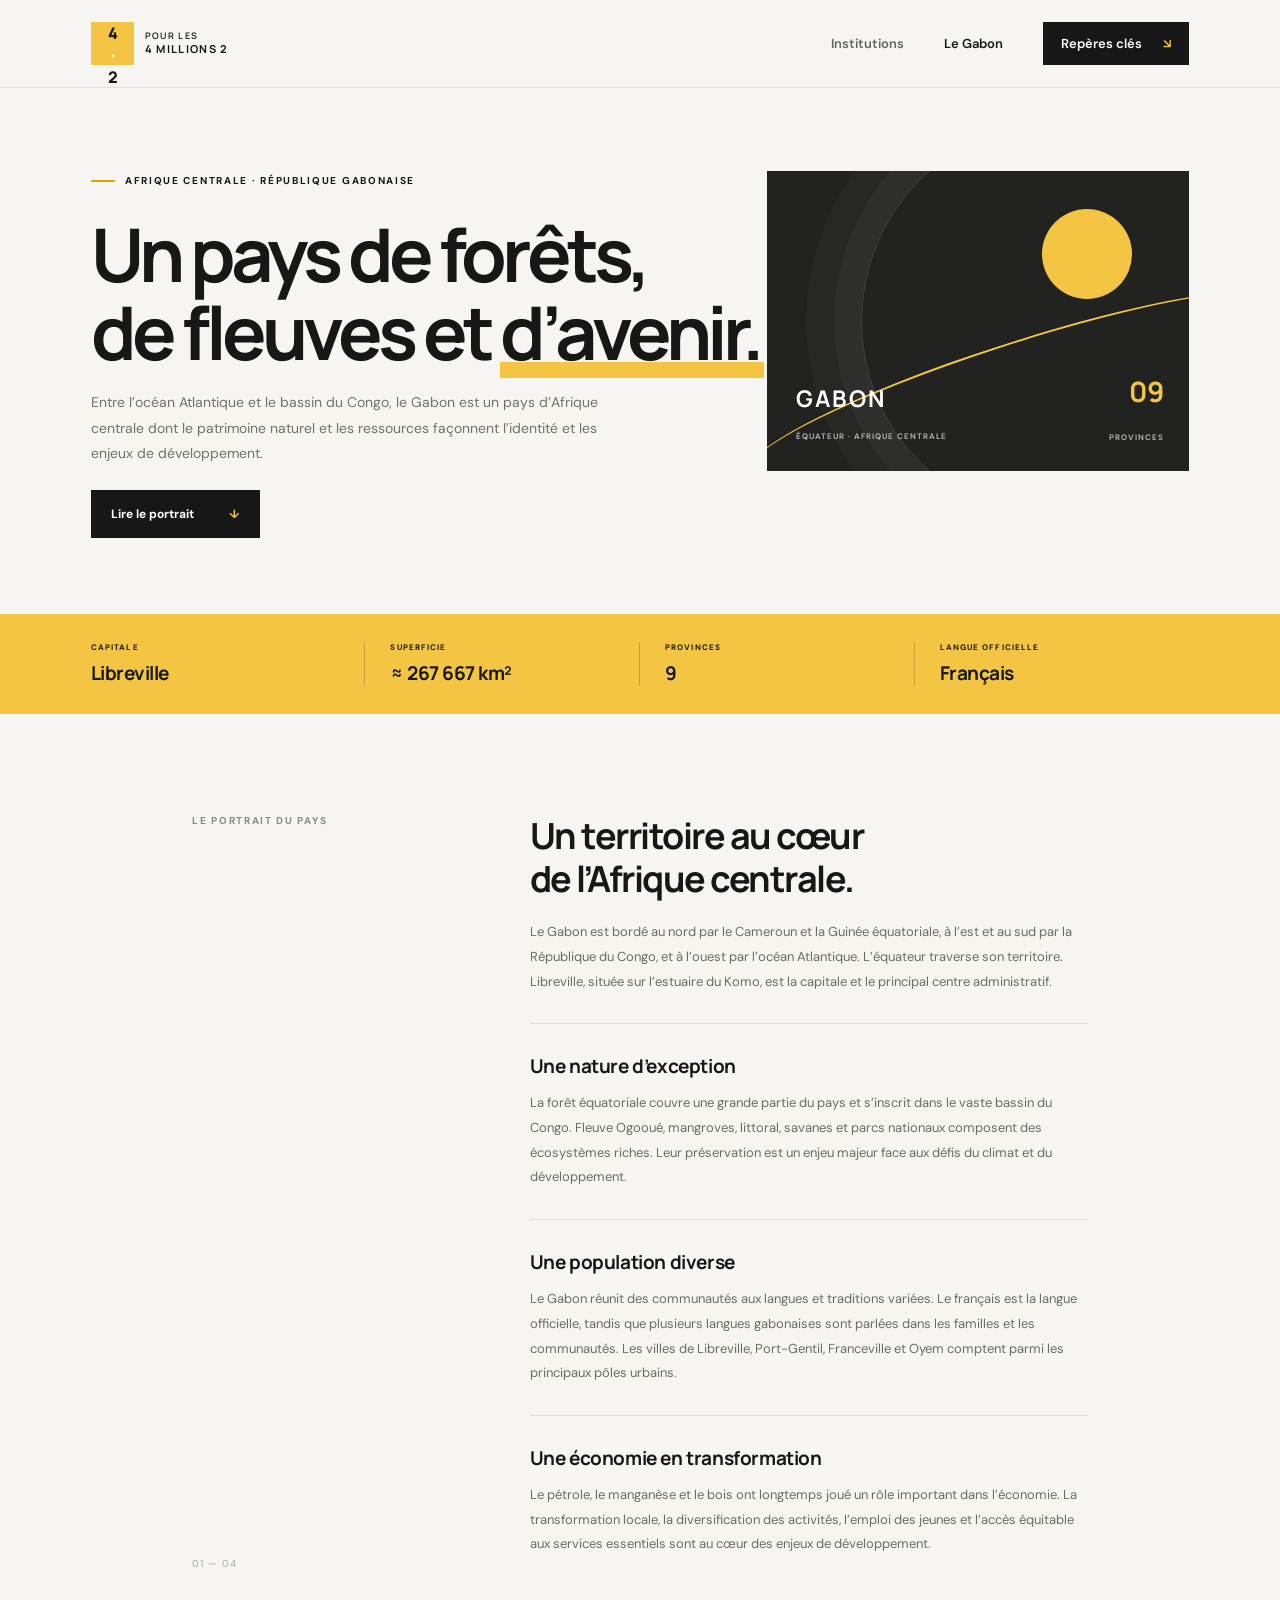
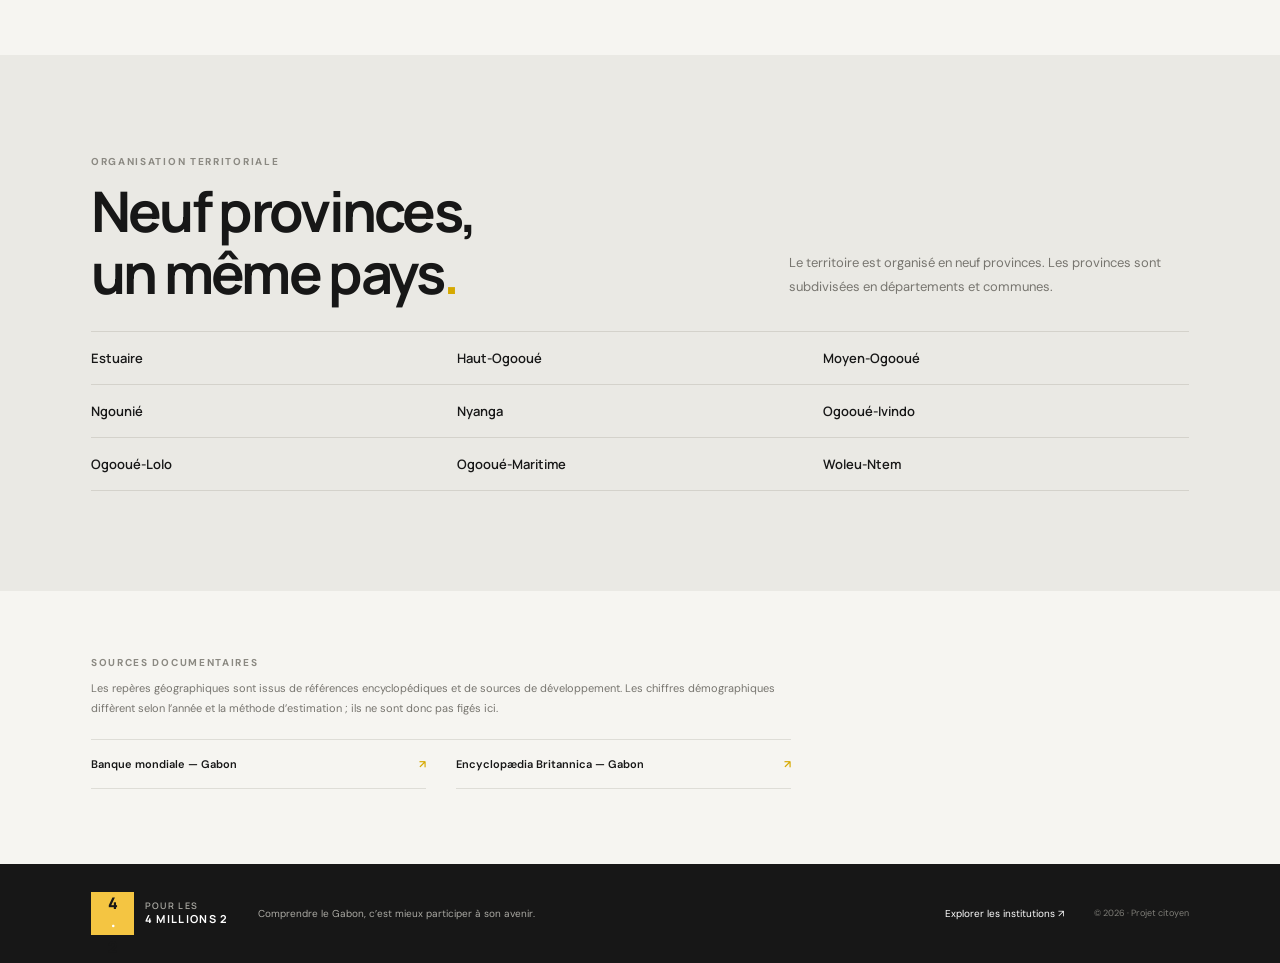
==== gabon.html @ cc06fc60 "Initial commit: site citoyen sur le Gabon" ====
<!doctype html>
<html lang="fr">
<head>
  <meta charset="utf-8">
  <meta name="viewport" content="width=device-width, initial-scale=1">
  <meta name="description" content="Une présentation du Gabon : territoire, population, nature, économie et organisation administrative.">
  <title>Le Gabon — Pour les 4 millions 2</title>
  <link rel="preconnect" href="https://fonts.googleapis.com">
  <link rel="preconnect" href="https://fonts.gstatic.com" crossorigin>
  <link href="https://fonts.googleapis.com/css2?family=DM+Sans:wght@400;500;600;700&family=Manrope:wght@400;500;600;700;800&display=swap" rel="stylesheet">
  <link rel="stylesheet" href="styles.css">
</head>
<body>
  <a class="skip-link" href="#contenu">Aller au contenu</a>
  <header class="site-header">
    <a class="brand" href="index.html" aria-label="Pour les 4 millions 2, accueil"><span class="brand-mark">4<span>·</span>2</span><span class="brand-name">POUR LES<br><strong>4 MILLIONS 2</strong></span></a>
    <nav class="main-nav" aria-label="Navigation principale"><a href="index.html">Institutions</a><a class="active" href="gabon.html">Le Gabon</a><a class="nav-cta" href="index.html#reperes">Repères clés <span aria-hidden="true">↘</span></a></nav>
  </header>
  <main id="contenu">
    <section class="country-hero">
      <p class="eyebrow"><span></span> Afrique centrale · République gabonaise</p>
      <h1>Un pays de forêts,<br>de fleuves et <em>d’avenir.</em></h1>
      <p>Entre l’océan Atlantique et le bassin du Congo, le Gabon est un pays d’Afrique centrale dont le patrimoine naturel et les ressources façonnent l’identité et les enjeux de développement.</p>
      <a class="button button-dark" href="#portrait">Lire le portrait <span aria-hidden="true">↓</span></a>
      <div class="country-graphic" aria-hidden="true"><span class="graphic-sun"></span><span class="graphic-river"></span><span class="graphic-label">GABON<br><small>ÉQUATEUR · AFRIQUE CENTRALE</small></span><span class="graphic-number">09<br><small>PROVINCES</small></span></div>
    </section>
    <section class="country-facts" aria-label="Repères sur le Gabon">
      <div><span>CAPITALE</span><strong>Libreville</strong></div><div><span>SUPERFICIE</span><strong>≈ 267 667 km²</strong></div><div><span>PROVINCES</span><strong>9</strong></div><div><span>LANGUE OFFICIELLE</span><strong>Français</strong></div>
    </section>
    <section class="country-story" id="portrait">
      <div class="story-aside"><p class="eyebrow">Le portrait du pays</p><span>01 — 04</span></div>
      <article><h2>Un territoire au cœur<br>de l’Afrique centrale.</h2><p>Le Gabon est bordé au nord par le Cameroun et la Guinée équatoriale, à l’est et au sud par la République du Congo, et à l’ouest par l’océan Atlantique. L’équateur traverse son territoire. Libreville, située sur l’estuaire du Komo, est la capitale et le principal centre administratif.</p>
      <div class="story-divider"></div><h3>Une nature d’exception</h3><p>La forêt équatoriale couvre une grande partie du pays et s’inscrit dans le vaste bassin du Congo. Fleuve Ogooué, mangroves, littoral, savanes et parcs nationaux composent des écosystèmes riches. Leur préservation est un enjeu majeur face aux défis du climat et du développement.</p>
      <div class="story-divider"></div><h3>Une population diverse</h3><p>Le Gabon réunit des communautés aux langues et traditions variées. Le français est la langue officielle, tandis que plusieurs langues gabonaises sont parlées dans les familles et les communautés. Les villes de Libreville, Port-Gentil, Franceville et Oyem comptent parmi les principaux pôles urbains.</p>
      <div class="story-divider"></div><h3>Une économie en transformation</h3><p>Le pétrole, le manganèse et le bois ont longtemps joué un rôle important dans l’économie. La transformation locale, la diversification des activités, l’emploi des jeunes et l’accès équitable aux services essentiels sont au cœur des enjeux de développement.</p>
      </article>
    </section>
    <section class="provinces-section"><div class="section-heading"><div><p class="eyebrow">Organisation territoriale</p><h2>Neuf provinces,<br>un même pays<span>.</span></h2></div><p>Le territoire est organisé en neuf provinces. Les provinces sont subdivisées en départements et communes.</p></div>
      <div class="province-list"><span>Estuaire</span><span>Haut-Ogooué</span><span>Moyen-Ogooué</span><span>Ngounié</span><span>Nyanga</span><span>Ogooué-Ivindo</span><span>Ogooué-Lolo</span><span>Ogooué-Maritime</span><span>Woleu-Ntem</span></div>
    </section>
    <section class="country-source"><p class="eyebrow">Sources documentaires</p><p>Les repères géographiques sont issus de références encyclopédiques et de sources de développement. Les chiffres démographiques diffèrent selon l’année et la méthode d’estimation ; ils ne sont donc pas figés ici.</p><div class="source-links"><a href="https://www.worldbank.org/en/country/gabon/overview" target="_blank" rel="noopener">Banque mondiale — Gabon <span>↗</span></a><a href="https://www.britannica.com/place/Gabon" target="_blank" rel="noopener">Encyclopædia Britannica — Gabon <span>↗</span></a></div></section>
  </main>
  <footer class="site-footer"><a class="brand brand-footer" href="index.html"><span class="brand-mark">4<span>·</span>2</span><span class="brand-name">POUR LES<br><strong>4 MILLIONS 2</strong></span></a><p>Comprendre le Gabon, c’est mieux participer à son avenir.</p><a href="index.html">Explorer les institutions ↗</a><span class="copyright">© 2026 · Projet citoyen</span></footer>
</body>
</html>
---- styles.css ----
:root{--ink:#171717;--paper:#f6f5f1;--white:#fff;--muted:#74736e;--line:#deddd7;--yellow:#f4c542;--yellow-dark:#d6a900;--font-body:"DM Sans",Arial,sans-serif;--font-display:"Manrope",Arial,sans-serif}*{box-sizing:border-box}html{scroll-behavior:smooth}body{margin:0;background:var(--paper);color:var(--ink);font-family:var(--font-body);-webkit-font-smoothing:antialiased}a{color:inherit;text-decoration:none}.skip-link{position:absolute;left:1rem;top:-4rem;padding:.8rem 1rem;background:var(--yellow);z-index:10}.skip-link:focus{top:1rem}.site-header{height:88px;padding:0 7.1%;display:flex;align-items:center;justify-content:space-between;background:var(--paper);border-bottom:1px solid rgba(23,23,23,.09)}.brand{display:flex;align-items:center;gap:11px}.brand-mark{display:grid;place-items:center;width:43px;height:43px;background:var(--yellow);font:800 16px var(--font-display);letter-spacing:-1px}.brand-mark span{color:#fff}.brand-name{font:600 9px/1.35 var(--font-display);letter-spacing:1.3px}.brand-name strong{font-size:11px}.main-nav{display:flex;align-items:center;gap:40px;font-size:13px;font-weight:600}.main-nav>a:not(.nav-cta){color:#66645f}.main-nav>a.active,.main-nav>a:hover{color:var(--ink)}.nav-cta{background:var(--ink);color:#fff;padding:13px 18px}.nav-cta span{margin-left:18px;color:var(--yellow)}.hero{display:grid;grid-template-columns:1fr .92fr;min-height:570px;padding:80px 7.1% 66px;gap:7%;align-items:center}.eyebrow{font-size:10px;font-weight:700;letter-spacing:1.7px;text-transform:uppercase}.hero .eyebrow,.country-hero .eyebrow{display:flex;align-items:center;gap:10px}.hero .eyebrow span,.country-hero .eyebrow span{width:24px;height:2px;background:var(--yellow-dark)}h1,h2,h3,p{margin-top:0}.hero h1,.country-hero h1{font:700 clamp(48px,6.4vw,82px)/1.05 var(--font-display);letter-spacing:-5px;margin:28px 0 20px}.hero h1 em,.country-hero h1 em{font-style:normal;position:relative;z-index:0}.hero h1 em:after,.country-hero h1 em:after{content:"";position:absolute;height:16px;bottom:4px;left:0;right:-5px;background:var(--yellow);z-index:-1}.hero-intro{max-width:420px;color:#65635f;line-height:1.8;font-size:15px;margin-bottom:28px}.button{display:inline-flex;align-items:center;gap:35px;padding:16px 20px;font-size:12px;font-weight:700}.button-dark{background:var(--ink);color:white}.button span{color:var(--yellow)}.hero-note{font-size:10px;color:#8e8c86;margin-top:24px}.hero-art{height:398px;position:relative;overflow:hidden;background:#232321}.hero-art:before{content:"";position:absolute;inset:0;background:repeating-linear-gradient(130deg,transparent 0 29px,rgba(255,255,255,.035) 30px 31px)}.art-sun{position:absolute;width:213px;height:213px;border-radius:50%;background:var(--yellow);top:57px;right:67px}.art-line{position:absolute;height:1px;width:125%;left:-12%;background:rgba(255,255,255,.28);transform:rotate(-28deg)}.art-line-one{top:260px}.art-line-two{top:310px;opacity:.45}.art-label{position:absolute;left:43px;bottom:41px;color:#fff}.art-label>span:first-child{font-size:10px;letter-spacing:3px;color:var(--yellow)}.art-label strong{display:block;font:700 34px/1.15 var(--font-display);letter-spacing:-1.3px;margin:12px 0 21px}.art-label .art-coordinates{font-size:9px;letter-spacing:1.5px;color:#b6b4ae}.art-stamp{position:absolute;top:30px;left:29px;color:var(--ink);font-size:8px;letter-spacing:1.4px;line-height:1.7}.art-stamp b{font-size:14px}.stats-strip{background:var(--yellow);padding:28px 7.1%;display:grid;grid-template-columns:repeat(3,auto) 1fr;align-items:center;gap:38px}.stats-strip div{display:flex;align-items:center;gap:11px}.stats-strip strong{font:700 38px var(--font-display);letter-spacing:-2px}.stats-strip span{font-size:10px;line-height:1.4;font-weight:600}.stats-strip p{justify-self:end;max-width:280px;margin:0;font-size:12px;line-height:1.6}.institutions-section,.sources-section,.provinces-section{padding:100px 7.1%}.section-heading{display:flex;justify-content:space-between;align-items:end;gap:35px;margin-bottom:45px}.section-heading .eyebrow,.sources-section .eyebrow,.story-aside .eyebrow,.country-source .eyebrow{color:#8b8982}.section-heading h2,.sources-section h2{font:700 clamp(37px,4.6vw,56px)/1.1 var(--font-display);letter-spacing:-2.7px;margin:12px 0 0}.section-heading h2 span{color:var(--yellow-dark)}.section-heading>p{max-width:400px;color:#77756f;font-size:13px;line-height:1.8;margin:0 0 5px}.directory-tools{display:flex;align-items:center;justify-content:space-between;gap:22px;margin-bottom:18px}.search-box{display:flex;align-items:center;gap:12px;border:1px solid var(--line);background:var(--white);padding:0 15px;height:46px;min-width:260px}.search-box>span:first-child{font-size:25px;color:#83817b}.search-box input{border:0;outline:0;width:100%;background:transparent;font:12px var(--font-body);color:var(--ink)}.search-box input::placeholder{color:#9a9893}.filters{display:flex;gap:7px;flex-wrap:wrap}.filter{border:1px solid var(--line);padding:11px 13px;background:transparent;color:#65635f;font:600 10px var(--font-body);cursor:pointer}.filter.active,.filter:hover{background:var(--ink);border-color:var(--ink);color:#fff}.results-count{font-size:10px;color:#88867f;margin:15px 0}.institution-grid{display:grid;grid-template-columns:repeat(3,1fr);gap:14px}.institution-card{background:var(--white);padding:25px 24px 20px;min-height:300px;display:flex;flex-direction:column;border:1px solid rgba(23,23,23,.04);transition:transform .2s,box-shadow .2s}.institution-card:hover{transform:translateY(-3px);box-shadow:0 10px 28px rgba(0,0,0,.07)}.card-top{display:flex;align-items:center;justify-content:space-between;margin-bottom:22px}.institution-mark{display:grid;place-items:center;background:#f5f1e4;width:37px;height:37px;font:700 10px var(--font-display);color:#6a5515}.card-tag{color:#8b8982;font-size:9px;text-transform:uppercase;letter-spacing:1px}.institution-card h3{font:700 17px/1.35 var(--font-display);letter-spacing:-.4px;margin:0 0 10px}.card-description{font-size:11px;color:#77756f;line-height:1.65;margin-bottom:19px}.card-leader{margin-top:auto;border-top:1px solid #eeede9;padding-top:14px;display:flex;flex-direction:column;gap:5px}.card-leader>span{font-size:8px;font-weight:700;letter-spacing:1.2px;color:#a09e98}.card-leader strong{font-size:11px}.card-leader small{font-size:9px;color:#898780;line-height:1.5}.card-link{margin-top:15px;padding-top:10px;border-top:1px solid #eeede9;display:flex;justify-content:space-between;font-size:10px;font-weight:700}.card-link span,.text-link span,.source-links span{color:var(--yellow-dark)}.empty-state{padding:38px;background:#fff;text-align:center;color:#74736e;font-size:13px}.trust-banner{background:#eae9e4;margin:0 7.1%;padding:44px 48px;display:grid;grid-template-columns:48px 1fr auto;gap:23px;align-items:center}.trust-icon{display:grid;place-items:center;width:38px;height:38px;border:1px solid #bdbbb2;border-radius:50%;font:italic 700 17px Georgia}.trust-banner .eyebrow{color:#85837c;margin-bottom:11px}.trust-banner h2{font:700 24px/1.25 var(--font-display);letter-spacing:-.8px;margin-bottom:9px}.trust-banner div>p:last-child{max-width:600px;color:#77756f;font-size:11px;line-height:1.7;margin:0}.text-link{font-size:11px;font-weight:700;white-space:nowrap}.sources-section{padding-bottom:74px}.sources-section h2{font-size:38px;margin:12px 0 15px}.sources-section>p:not(.eyebrow){max-width:670px;font-size:12px;line-height:1.8;color:#74736e}.source-links{display:grid;grid-template-columns:repeat(3,1fr);gap:0 30px;border-top:1px solid var(--line);margin-top:25px}.source-links a{padding:17px 0;border-bottom:1px solid var(--line);display:flex;justify-content:space-between;font-size:11px;font-weight:600}.source-disclaimer{font-size:10px!important;color:#929089!important;margin-top:20px}.site-footer{background:var(--ink);color:#fff;padding:28px 7.1%;display:flex;align-items:center;gap:30px}.brand-footer .brand-mark{background:var(--yellow);color:var(--ink)}.brand-footer .brand-name{color:#aaa9a3}.brand-footer .brand-name strong{color:#fff}.site-footer>p{font-size:10px;color:#aaa9a3;margin:0 auto 0 0}.site-footer>a:not(.brand){font-size:10px;color:#fff}.copyright{font-size:9px;color:#7f7e78}.country-hero{position:relative;overflow:hidden;padding:86px 7.1% 76px;min-height:500px}.country-hero h1{font-size:clamp(45px,6vw,74px);max-width:700px}.country-hero>p:not(.eyebrow){font-size:14px;color:#73716b;line-height:1.8;max-width:520px;margin:0 0 24px}.country-graphic{position:absolute;right:7.1%;top:83px;width:33%;height:300px;background:#222320;overflow:hidden}.country-graphic:before{content:"";position:absolute;width:400px;height:400px;border:1px solid rgba(255,255,255,.15);border-radius:50%;top:-51px;right:-74px;box-shadow:0 0 0 27px rgba(255,255,255,.03),0 0 0 55px rgba(255,255,255,.025)}.graphic-sun{position:absolute;right:57px;top:38px;width:90px;height:90px;border-radius:50%;background:var(--yellow)}.graphic-river{position:absolute;left:-30px;bottom:45px;width:130%;height:82px;border-top:2px solid var(--yellow);border-radius:50%;transform:rotate(-18deg)}.graphic-label{position:absolute;left:29px;bottom:25px;font:700 23px var(--font-display);color:#fff;letter-spacing:2px}.graphic-label small,.graphic-number small{font:600 8px var(--font-body);letter-spacing:1px;color:#bdbbb2}.graphic-number{position:absolute;right:25px;bottom:23px;text-align:right;font:700 28px var(--font-display);color:var(--yellow)}.country-facts{background:var(--yellow);padding:28px 7.1%;display:grid;grid-template-columns:repeat(4,1fr)}.country-facts div{display:flex;flex-direction:column;gap:8px;border-right:1px solid rgba(23,23,23,.2);padding-left:25px}.country-facts div:first-child{padding-left:0}.country-facts div:last-child{border:0}.country-facts span{font-size:8px;font-weight:700;letter-spacing:1.1px}.country-facts strong{font:700 19px var(--font-display);letter-spacing:-.5px}.country-story{display:grid;grid-template-columns:1fr 2.1fr;gap:8%;padding:100px 15% 85px}.story-aside{display:flex;flex-direction:column;justify-content:space-between}.story-aside span{font-size:10px;color:#aaa79f;letter-spacing:1px}.country-story article h2{font:700 36px/1.2 var(--font-display);letter-spacing:-1.5px;margin-bottom:20px}.country-story article>p{font-size:13px;line-height:1.9;color:#6d6b65}.story-divider{height:1px;background:var(--line);margin:29px 0}.country-story h3{font:700 19px var(--font-display);letter-spacing:-.4px;margin-bottom:12px}.provinces-section{background:#eae9e4}.provinces-section .section-heading{margin-bottom:28px}.province-list{display:grid;grid-template-columns:repeat(3,1fr);border-top:1px solid #d4d2cb}.province-list span{padding:17px 0;border-bottom:1px solid #d4d2cb;font:600 13px var(--font-display)}.country-source{padding:65px 7.1% 75px}.country-source>p:not(.eyebrow){font-size:11px;color:#77756f;line-height:1.8;max-width:730px}.country-source .source-links{grid-template-columns:repeat(2,1fr);max-width:700px;margin-top:20px}
+@media(max-width:900px){.hero{padding-left:5%;padding-right:5%;gap:4%}.site-header{padding:0 5%}.hero-art{height:350px}.stats-strip{padding-left:5%;padding-right:5%;gap:22px}.institutions-section,.sources-section,.provinces-section{padding-left:5%;padding-right:5%}.institution-grid{grid-template-columns:repeat(2,1fr)}.directory-tools{align-items:flex-start;flex-direction:column}.country-graphic{right:5%;width:37%}.country-hero{padding-left:5%}.country-story{padding-left:9%;padding-right:9%}.country-facts{padding-left:5%;padding-right:5%}.site-footer{padding-left:5%;padding-right:5%}}
+@media(max-width:620px){.site-header{height:74px}.main-nav{gap:15px;font-size:11px}.main-nav .nav-cta{padding:11px 10px}.nav-cta span{margin-left:5px}.brand-mark{width:38px;height:38px}.brand-name{font-size:8px}.brand-name strong{font-size:9px}.hero{grid-template-columns:1fr;padding:54px 6% 42px;gap:35px}.hero h1,.country-hero h1{font-size:54px;letter-spacing:-3.8px}.hero-art{height:310px}.art-sun{width:160px;height:160px;right:40px;top:50px}.art-label{left:27px;bottom:29px}.art-label strong{font-size:28px}.stats-strip{grid-template-columns:repeat(3,1fr);gap:10px;padding:22px 6%}.stats-strip div{gap:7px}.stats-strip strong{font-size:30px}.stats-strip p{grid-column:1/-1;justify-self:start;max-width:none;border-top:1px solid rgba(23,23,23,.18);padding-top:12px;margin-top:5px}.institutions-section,.sources-section,.provinces-section{padding:68px 6%}.section-heading{display:block;margin-bottom:30px}.section-heading>p{margin-top:18px}.section-heading h2{font-size:42px}.directory-tools{gap:14px}.search-box{width:100%;min-width:0}.filters{gap:6px}.filter{padding:10px 9px;font-size:9px}.institution-grid{grid-template-columns:1fr}.institution-card{min-height:0}.trust-banner{margin:0 6%;padding:27px 22px;grid-template-columns:35px 1fr;gap:12px}.trust-banner h2{font-size:20px}.trust-banner .text-link{grid-column:2}.source-links{grid-template-columns:1fr}.sources-section h2{font-size:32px}.site-footer{padding:24px 6%;flex-wrap:wrap;gap:14px}.site-footer>p{order:3;width:100%;margin:0}.site-footer>a:not(.brand){margin-left:auto}.copyright{width:100%;text-align:right}.country-hero{padding:58px 6% 40px}.country-hero>p:not(.eyebrow){max-width:none}.country-graphic{position:relative;right:auto;top:auto;width:100%;height:230px;margin-top:35px}.country-facts{grid-template-columns:repeat(2,1fr);gap:18px;padding:22px 6%}.country-facts div{padding-left:14px}.country-facts div:nth-child(odd){padding-left:0}.country-facts div:nth-child(2){border-right:0}.country-facts strong{font-size:16px}.country-story{grid-template-columns:1fr;gap:25px;padding:65px 7%}.story-aside{flex-direction:row}.country-story article h2{font-size:31px}.province-list{grid-template-columns:repeat(2,1fr)}.country-source{padding:55px 6%}.country-source .source-links{grid-template-columns:1fr}}
+@media(max-width:390px){.main-nav{gap:9px}.main-nav .nav-cta{font-size:0}.main-nav .nav-cta span{font-size:13px;margin:0}.hero h1,.country-hero h1{font-size:47px}.stats-strip{padding-left:5%}.stats-strip span{font-size:9px}}
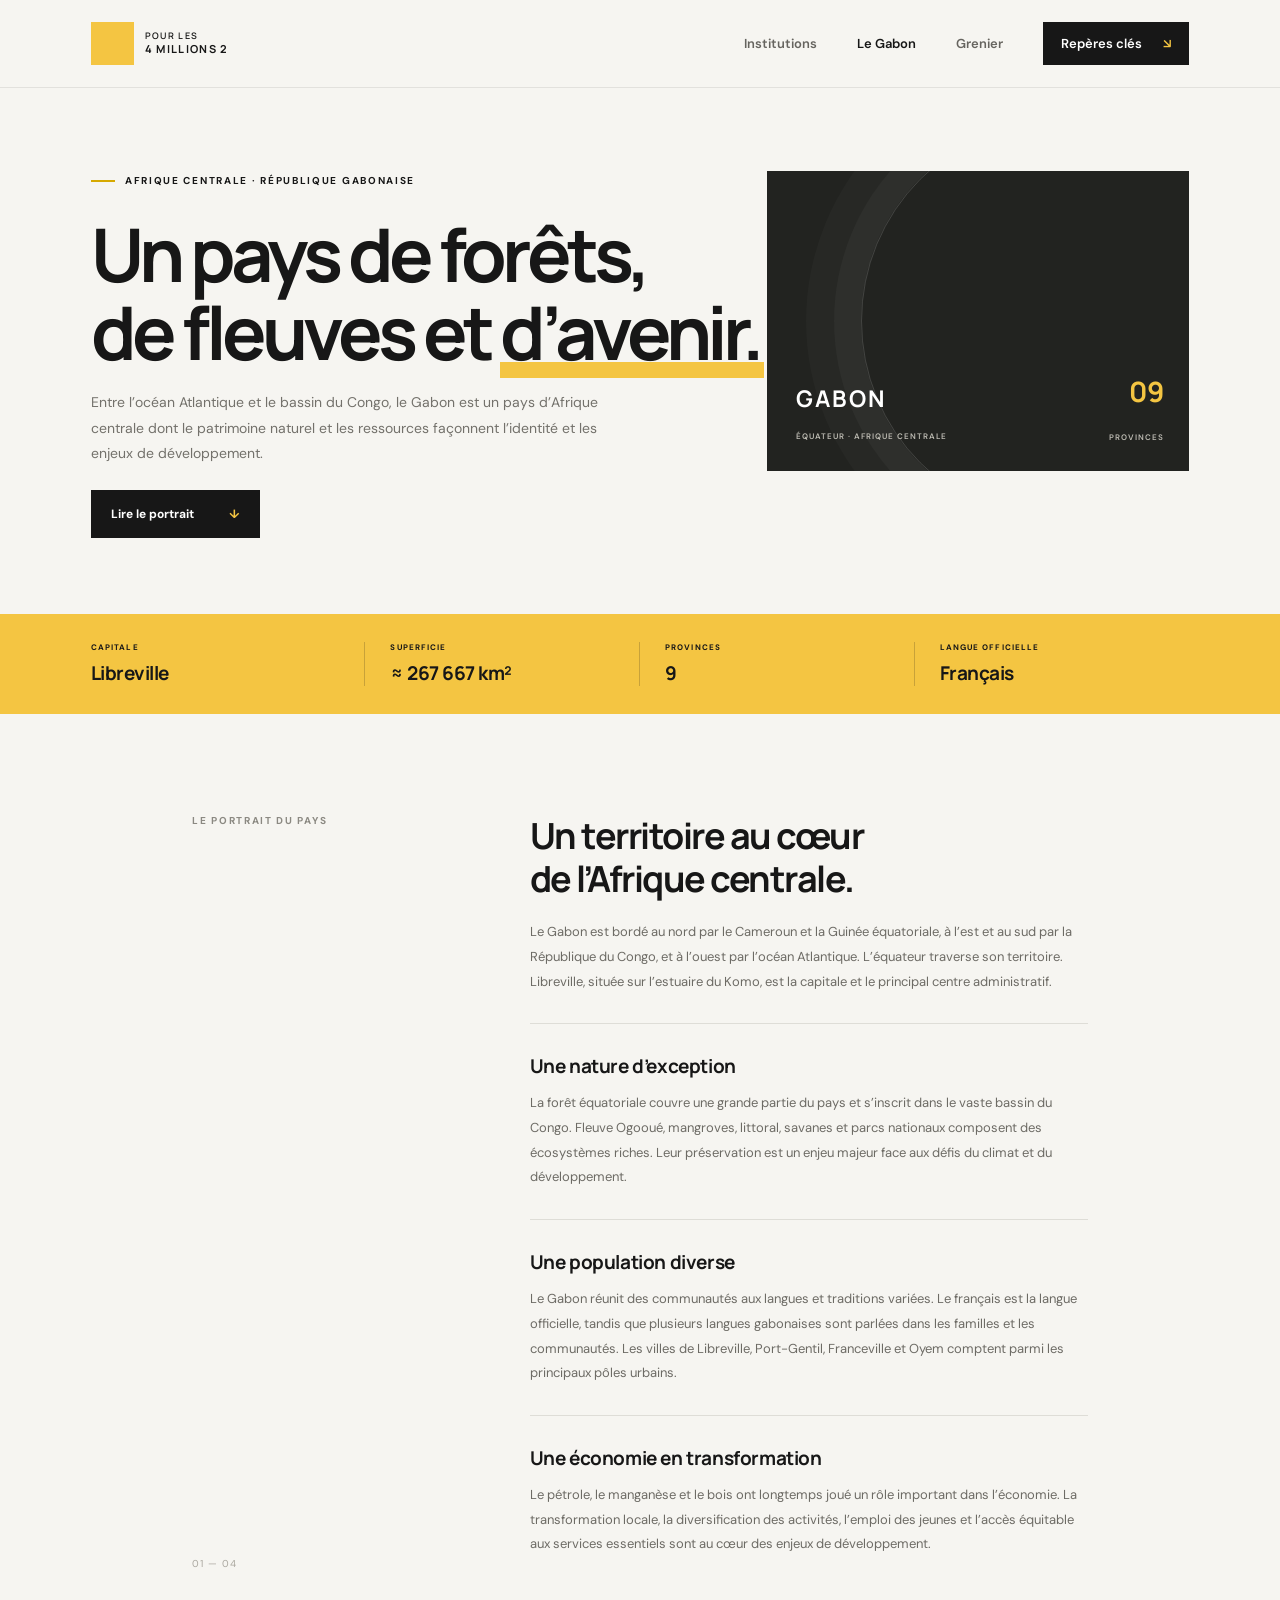
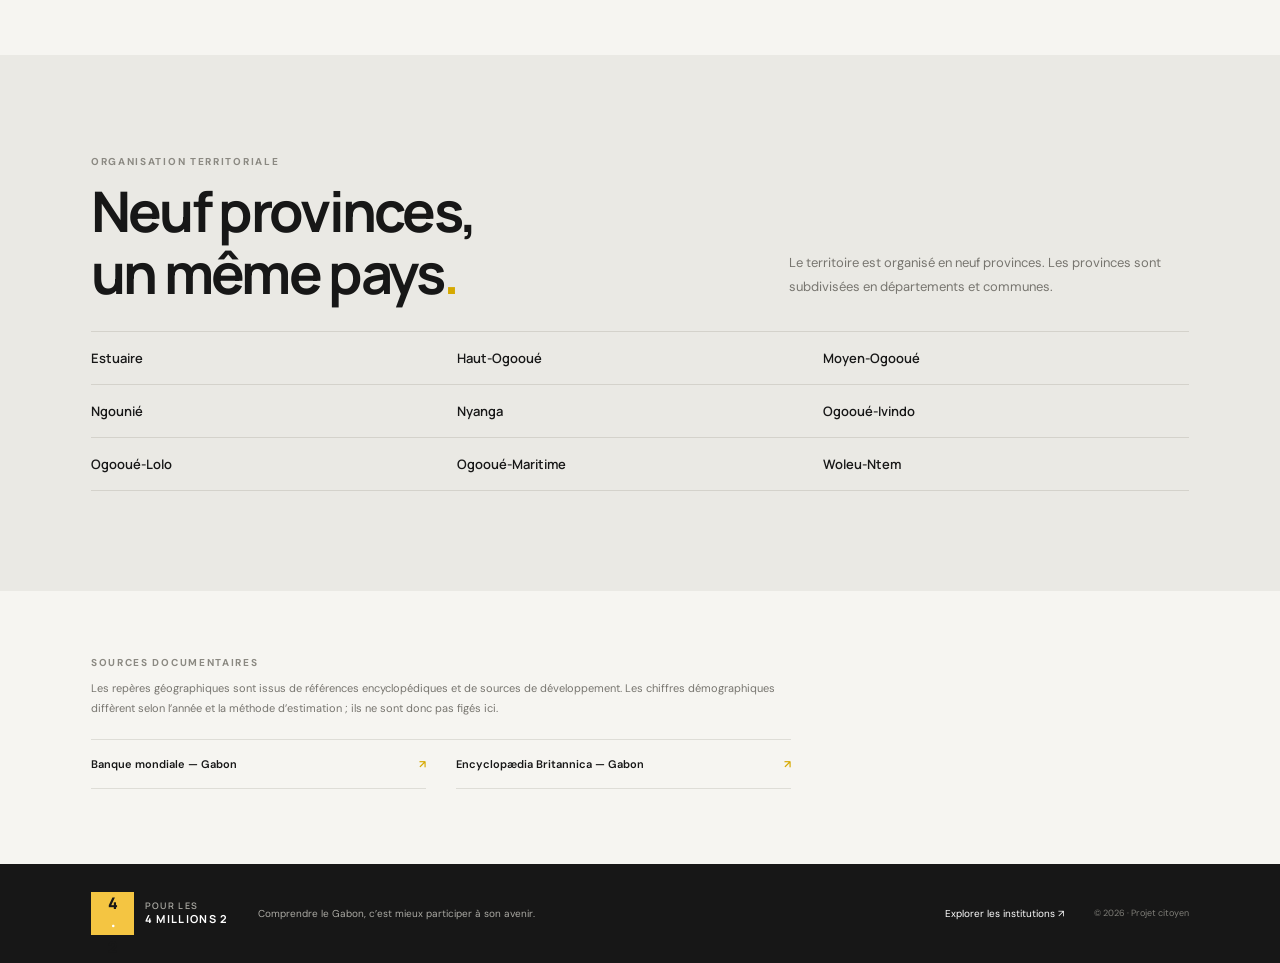
==== commit 0ddaea4a: "feat: ajouter la page Grenier et le drapeau au header Co-authored-by: Copilot <223556219+Copilot@use" ====
--- a/gabon.html
+++ b/gabon.html
@@ -1,45 +1,120 @@
 <!doctype html>
 <html lang="fr">
-<head>
-  <meta charset="utf-8">
-  <meta name="viewport" content="width=device-width, initial-scale=1">
-  <meta name="description" content="Une présentation du Gabon : territoire, population, nature, économie et organisation administrative.">
-  <title>Le Gabon — Pour les 4 millions 2</title>
-  <link rel="preconnect" href="https://fonts.googleapis.com">
-  <link rel="preconnect" href="https://fonts.gstatic.com" crossorigin>
-  <link href="https://fonts.googleapis.com/css2?family=DM+Sans:wght@400;500;600;700&family=Manrope:wght@400;500;600;700;800&display=swap" rel="stylesheet">
-  <link rel="stylesheet" href="styles.css">
-</head>
-<body>
-  <a class="skip-link" href="#contenu">Aller au contenu</a>
-  <header class="site-header">
-    <a class="brand" href="index.html" aria-label="Pour les 4 millions 2, accueil"><span class="brand-mark">4<span>·</span>2</span><span class="brand-name">POUR LES<br><strong>4 MILLIONS 2</strong></span></a>
-    <nav class="main-nav" aria-label="Navigation principale"><a href="index.html">Institutions</a><a class="active" href="gabon.html">Le Gabon</a><a class="nav-cta" href="index.html#reperes">Repères clés <span aria-hidden="true">↘</span></a></nav>
-  </header>
-  <main id="contenu">
-    <section class="country-hero">
-      <p class="eyebrow"><span></span> Afrique centrale · République gabonaise</p>
-      <h1>Un pays de forêts,<br>de fleuves et <em>d’avenir.</em></h1>
-      <p>Entre l’océan Atlantique et le bassin du Congo, le Gabon est un pays d’Afrique centrale dont le patrimoine naturel et les ressources façonnent l’identité et les enjeux de développement.</p>
-      <a class="button button-dark" href="#portrait">Lire le portrait <span aria-hidden="true">↓</span></a>
-      <div class="country-graphic" aria-hidden="true"><span class="graphic-sun"></span><span class="graphic-river"></span><span class="graphic-label">GABON<br><small>ÉQUATEUR · AFRIQUE CENTRALE</small></span><span class="graphic-number">09<br><small>PROVINCES</small></span></div>
-    </section>
-    <section class="country-facts" aria-label="Repères sur le Gabon">
-      <div><span>CAPITALE</span><strong>Libreville</strong></div><div><span>SUPERFICIE</span><strong>≈ 267 667 km²</strong></div><div><span>PROVINCES</span><strong>9</strong></div><div><span>LANGUE OFFICIELLE</span><strong>Français</strong></div>
-    </section>
-    <section class="country-story" id="portrait">
-      <div class="story-aside"><p class="eyebrow">Le portrait du pays</p><span>01 — 04</span></div>
-      <article><h2>Un territoire au cœur<br>de l’Afrique centrale.</h2><p>Le Gabon est bordé au nord par le Cameroun et la Guinée équatoriale, à l’est et au sud par la République du Congo, et à l’ouest par l’océan Atlantique. L’équateur traverse son territoire. Libreville, située sur l’estuaire du Komo, est la capitale et le principal centre administratif.</p>
-      <div class="story-divider"></div><h3>Une nature d’exception</h3><p>La forêt équatoriale couvre une grande partie du pays et s’inscrit dans le vaste bassin du Congo. Fleuve Ogooué, mangroves, littoral, savanes et parcs nationaux composent des écosystèmes riches. Leur préservation est un enjeu majeur face aux défis du climat et du développement.</p>
-      <div class="story-divider"></div><h3>Une population diverse</h3><p>Le Gabon réunit des communautés aux langues et traditions variées. Le français est la langue officielle, tandis que plusieurs langues gabonaises sont parlées dans les familles et les communautés. Les villes de Libreville, Port-Gentil, Franceville et Oyem comptent parmi les principaux pôles urbains.</p>
-      <div class="story-divider"></div><h3>Une économie en transformation</h3><p>Le pétrole, le manganèse et le bois ont longtemps joué un rôle important dans l’économie. La transformation locale, la diversification des activités, l’emploi des jeunes et l’accès équitable aux services essentiels sont au cœur des enjeux de développement.</p>
-      </article>
-    </section>
-    <section class="provinces-section"><div class="section-heading"><div><p class="eyebrow">Organisation territoriale</p><h2>Neuf provinces,<br>un même pays<span>.</span></h2></div><p>Le territoire est organisé en neuf provinces. Les provinces sont subdivisées en départements et communes.</p></div>
-      <div class="province-list"><span>Estuaire</span><span>Haut-Ogooué</span><span>Moyen-Ogooué</span><span>Ngounié</span><span>Nyanga</span><span>Ogooué-Ivindo</span><span>Ogooué-Lolo</span><span>Ogooué-Maritime</span><span>Woleu-Ntem</span></div>
-    </section>
-    <section class="country-source"><p class="eyebrow">Sources documentaires</p><p>Les repères géographiques sont issus de références encyclopédiques et de sources de développement. Les chiffres démographiques diffèrent selon l’année et la méthode d’estimation ; ils ne sont donc pas figés ici.</p><div class="source-links"><a href="https://www.worldbank.org/en/country/gabon/overview" target="_blank" rel="noopener">Banque mondiale — Gabon <span>↗</span></a><a href="https://www.britannica.com/place/Gabon" target="_blank" rel="noopener">Encyclopædia Britannica — Gabon <span>↗</span></a></div></section>
-  </main>
-  <footer class="site-footer"><a class="brand brand-footer" href="index.html"><span class="brand-mark">4<span>·</span>2</span><span class="brand-name">POUR LES<br><strong>4 MILLIONS 2</strong></span></a><p>Comprendre le Gabon, c’est mieux participer à son avenir.</p><a href="index.html">Explorer les institutions ↗</a><span class="copyright">© 2026 · Projet citoyen</span></footer>
-</body>
+  <head>
+    <meta charset="utf-8">
+    <meta name="viewport" content="width=device-width, initial-scale=1">
+    <meta name="description" content="Une présentation du Gabon : territoire, population, nature, économie et organisation administrative.">
+    <link rel="icon" type="image/png" href="favicon.png">
+    <title>Le Gabon — Pour les 4 millions 2</title>
+    <link rel="preconnect" href="https://fonts.googleapis.com">
+    <link rel="preconnect" href="https://fonts.gstatic.com" crossorigin>
+    <link href="https://fonts.googleapis.com/css2?family=DM+Sans:wght@400;500;600;700&family=Manrope:wght@400;500;600;700;800&display=swap" rel="stylesheet">
+    <link rel="stylesheet" href="styles.css">
+  </head>
+  <body>
+    <!-- Lien d’accessibilité permettant d’accéder directement au contenu principal. -->
+    <a class="skip-link" href="#contenu">Aller au contenu</a>
+
+    <!-- En-tête commun : identité du site et navigation principale. -->
+    <header class="site-header">
+      <a class="brand" href="index.html" aria-label="Pour les 4 millions 2, accueil">
+        <span class="brand-mark brand-flag" role="img" aria-label="Drapeau du Gabon">
+          <span class="flag-cloth" aria-hidden="true"></span>
+        </span>
+        <span class="brand-name">POUR LES<br><strong>4 MILLIONS 2</strong></span>
+      </a>
+      <nav class="main-nav" aria-label="Navigation principale">
+        <a href="index.html">Institutions</a>
+        <a class="active" href="gabon.html">Le Gabon</a>
+        <a href="grenier.html">Grenier</a>
+        <a class="nav-cta" href="index.html#reperes" aria-label="Repères clés">Repères clés <span aria-hidden="true">↘</span></a>
+      </nav>
+    </header>
+
+    <main id="contenu">
+      <!-- Présentation du pays et illustration décorative. -->
+      <section class="country-hero">
+        <p class="eyebrow"><span></span> Afrique centrale · République gabonaise</p>
+        <h1>Un pays de forêts,<br>de fleuves et <em>d’avenir.</em></h1>
+        <p>Entre l’océan Atlantique et le bassin du Congo, le Gabon est un pays d’Afrique centrale dont le patrimoine naturel et les ressources façonnent l’identité et les enjeux de développement.</p>
+        <a class="button button-dark" href="#portrait">Lire le portrait <span aria-hidden="true">↓</span></a>
+        <div class="country-graphic" aria-hidden="true">
+          <span class="graphic-label">GABON<br><small>ÉQUATEUR · AFRIQUE CENTRALE</small></span>
+          <span class="graphic-number">09<br><small>PROVINCES</small></span>
+        </div>
+      </section>
+
+      <!-- Repères géographiques et administratifs. -->
+      <section class="country-facts" aria-label="Repères sur le Gabon">
+        <div><span>CAPITALE</span><strong>Libreville</strong></div>
+        <div><span>SUPERFICIE</span><strong>≈ 267 667 km²</strong></div>
+        <div><span>PROVINCES</span><strong>9</strong></div>
+        <div><span>LANGUE OFFICIELLE</span><strong>Français</strong></div>
+      </section>
+
+      <!-- Portrait du pays : géographie, nature, population et économie. -->
+      <section class="country-story" id="portrait">
+        <div class="story-aside">
+          <p class="eyebrow">Le portrait du pays</p>
+          <span>01 — 04</span>
+        </div>
+        <article>
+          <h2>Un territoire au cœur<br>de l’Afrique centrale.</h2>
+          <p>Le Gabon est bordé au nord par le Cameroun et la Guinée équatoriale, à l’est et au sud par la République du Congo, et à l’ouest par l’océan Atlantique. L’équateur traverse son territoire. Libreville, située sur l’estuaire du Komo, est la capitale et le principal centre administratif.</p>
+          <div class="story-divider"></div>
+          <h3>Une nature d’exception</h3>
+          <p>La forêt équatoriale couvre une grande partie du pays et s’inscrit dans le vaste bassin du Congo. Fleuve Ogooué, mangroves, littoral, savanes et parcs nationaux composent des écosystèmes riches. Leur préservation est un enjeu majeur face aux défis du climat et du développement.</p>
+          <div class="story-divider"></div>
+          <h3>Une population diverse</h3>
+          <p>Le Gabon réunit des communautés aux langues et traditions variées. Le français est la langue officielle, tandis que plusieurs langues gabonaises sont parlées dans les familles et les communautés. Les villes de Libreville, Port-Gentil, Franceville et Oyem comptent parmi les principaux pôles urbains.</p>
+          <div class="story-divider"></div>
+          <h3>Une économie en transformation</h3>
+          <p>Le pétrole, le manganèse et le bois ont longtemps joué un rôle important dans l’économie. La transformation locale, la diversification des activités, l’emploi des jeunes et l’accès équitable aux services essentiels sont au cœur des enjeux de développement.</p>
+        </article>
+      </section>
+
+      <!-- Présentation des neuf provinces du pays. -->
+      <section class="provinces-section">
+        <div class="section-heading">
+          <div>
+            <p class="eyebrow">Organisation territoriale</p>
+            <h2>Neuf provinces,<br>un même pays<span>.</span></h2>
+          </div>
+          <p>Le territoire est organisé en neuf provinces. Les provinces sont subdivisées en départements et communes.</p>
+        </div>
+        <div class="province-list">
+          <span>Estuaire</span>
+          <span>Haut-Ogooué</span>
+          <span>Moyen-Ogooué</span>
+          <span>Ngounié</span>
+          <span>Nyanga</span>
+          <span>Ogooué-Ivindo</span>
+          <span>Ogooué-Lolo</span>
+          <span>Ogooué-Maritime</span>
+          <span>Woleu-Ntem</span>
+        </div>
+      </section>
+
+      <!-- Sources utilisées pour les repères géographiques. -->
+      <section class="country-source">
+        <p class="eyebrow">Sources documentaires</p>
+        <p>Les repères géographiques sont issus de références encyclopédiques et de sources de développement. Les chiffres démographiques diffèrent selon l’année et la méthode d’estimation ; ils ne sont donc pas figés ici.</p>
+        <div class="source-links">
+          <a href="https://www.worldbank.org/en/country/gabon/overview" target="_blank" rel="noopener">Banque mondiale — Gabon <span>↗</span></a>
+          <a href="https://www.britannica.com/place/Gabon" target="_blank" rel="noopener">Encyclopædia Britannica — Gabon <span>↗</span></a>
+        </div>
+      </section>
+    </main>
+
+    <!-- Pied de page commun aux pages du site. -->
+    <footer class="site-footer">
+      <a class="brand brand-footer" href="index.html">
+        <span class="brand-mark">4<span>·</span>2</span>
+        <span class="brand-name">POUR LES<br><strong>4 MILLIONS 2</strong></span>
+      </a>
+      <p>Comprendre le Gabon, c’est mieux participer à son avenir.</p>
+      <a href="index.html">Explorer les institutions ↗</a>
+      <span class="copyright">© 2026 · Projet citoyen</span>
+    </footer>
+  </body>
 </html>
--- a/styles.css
+++ b/styles.css
@@ -1,4 +1,1185 @@
-:root{--ink:#171717;--paper:#f6f5f1;--white:#fff;--muted:#74736e;--line:#deddd7;--yellow:#f4c542;--yellow-dark:#d6a900;--font-body:"DM Sans",Arial,sans-serif;--font-display:"Manrope",Arial,sans-serif}*{box-sizing:border-box}html{scroll-behavior:smooth}body{margin:0;background:var(--paper);color:var(--ink);font-family:var(--font-body);-webkit-font-smoothing:antialiased}a{color:inherit;text-decoration:none}.skip-link{position:absolute;left:1rem;top:-4rem;padding:.8rem 1rem;background:var(--yellow);z-index:10}.skip-link:focus{top:1rem}.site-header{height:88px;padding:0 7.1%;display:flex;align-items:center;justify-content:space-between;background:var(--paper);border-bottom:1px solid rgba(23,23,23,.09)}.brand{display:flex;align-items:center;gap:11px}.brand-mark{display:grid;place-items:center;width:43px;height:43px;background:var(--yellow);font:800 16px var(--font-display);letter-spacing:-1px}.brand-mark span{color:#fff}.brand-name{font:600 9px/1.35 var(--font-display);letter-spacing:1.3px}.brand-name strong{font-size:11px}.main-nav{display:flex;align-items:center;gap:40px;font-size:13px;font-weight:600}.main-nav>a:not(.nav-cta){color:#66645f}.main-nav>a.active,.main-nav>a:hover{color:var(--ink)}.nav-cta{background:var(--ink);color:#fff;padding:13px 18px}.nav-cta span{margin-left:18px;color:var(--yellow)}.hero{display:grid;grid-template-columns:1fr .92fr;min-height:570px;padding:80px 7.1% 66px;gap:7%;align-items:center}.eyebrow{font-size:10px;font-weight:700;letter-spacing:1.7px;text-transform:uppercase}.hero .eyebrow,.country-hero .eyebrow{display:flex;align-items:center;gap:10px}.hero .eyebrow span,.country-hero .eyebrow span{width:24px;height:2px;background:var(--yellow-dark)}h1,h2,h3,p{margin-top:0}.hero h1,.country-hero h1{font:700 clamp(48px,6.4vw,82px)/1.05 var(--font-display);letter-spacing:-5px;margin:28px 0 20px}.hero h1 em,.country-hero h1 em{font-style:normal;position:relative;z-index:0}.hero h1 em:after,.country-hero h1 em:after{content:"";position:absolute;height:16px;bottom:4px;left:0;right:-5px;background:var(--yellow);z-index:-1}.hero-intro{max-width:420px;color:#65635f;line-height:1.8;font-size:15px;margin-bottom:28px}.button{display:inline-flex;align-items:center;gap:35px;padding:16px 20px;font-size:12px;font-weight:700}.button-dark{background:var(--ink);color:white}.button span{color:var(--yellow)}.hero-note{font-size:10px;color:#8e8c86;margin-top:24px}.hero-art{height:398px;position:relative;overflow:hidden;background:#232321}.hero-art:before{content:"";position:absolute;inset:0;background:repeating-linear-gradient(130deg,transparent 0 29px,rgba(255,255,255,.035) 30px 31px)}.art-sun{position:absolute;width:213px;height:213px;border-radius:50%;background:var(--yellow);top:57px;right:67px}.art-line{position:absolute;height:1px;width:125%;left:-12%;background:rgba(255,255,255,.28);transform:rotate(-28deg)}.art-line-one{top:260px}.art-line-two{top:310px;opacity:.45}.art-label{position:absolute;left:43px;bottom:41px;color:#fff}.art-label>span:first-child{font-size:10px;letter-spacing:3px;color:var(--yellow)}.art-label strong{display:block;font:700 34px/1.15 var(--font-display);letter-spacing:-1.3px;margin:12px 0 21px}.art-label .art-coordinates{font-size:9px;letter-spacing:1.5px;color:#b6b4ae}.art-stamp{position:absolute;top:30px;left:29px;color:var(--ink);font-size:8px;letter-spacing:1.4px;line-height:1.7}.art-stamp b{font-size:14px}.stats-strip{background:var(--yellow);padding:28px 7.1%;display:grid;grid-template-columns:repeat(3,auto) 1fr;align-items:center;gap:38px}.stats-strip div{display:flex;align-items:center;gap:11px}.stats-strip strong{font:700 38px var(--font-display);letter-spacing:-2px}.stats-strip span{font-size:10px;line-height:1.4;font-weight:600}.stats-strip p{justify-self:end;max-width:280px;margin:0;font-size:12px;line-height:1.6}.institutions-section,.sources-section,.provinces-section{padding:100px 7.1%}.section-heading{display:flex;justify-content:space-between;align-items:end;gap:35px;margin-bottom:45px}.section-heading .eyebrow,.sources-section .eyebrow,.story-aside .eyebrow,.country-source .eyebrow{color:#8b8982}.section-heading h2,.sources-section h2{font:700 clamp(37px,4.6vw,56px)/1.1 var(--font-display);letter-spacing:-2.7px;margin:12px 0 0}.section-heading h2 span{color:var(--yellow-dark)}.section-heading>p{max-width:400px;color:#77756f;font-size:13px;line-height:1.8;margin:0 0 5px}.directory-tools{display:flex;align-items:center;justify-content:space-between;gap:22px;margin-bottom:18px}.search-box{display:flex;align-items:center;gap:12px;border:1px solid var(--line);background:var(--white);padding:0 15px;height:46px;min-width:260px}.search-box>span:first-child{font-size:25px;color:#83817b}.search-box input{border:0;outline:0;width:100%;background:transparent;font:12px var(--font-body);color:var(--ink)}.search-box input::placeholder{color:#9a9893}.filters{display:flex;gap:7px;flex-wrap:wrap}.filter{border:1px solid var(--line);padding:11px 13px;background:transparent;color:#65635f;font:600 10px var(--font-body);cursor:pointer}.filter.active,.filter:hover{background:var(--ink);border-color:var(--ink);color:#fff}.results-count{font-size:10px;color:#88867f;margin:15px 0}.institution-grid{display:grid;grid-template-columns:repeat(3,1fr);gap:14px}.institution-card{background:var(--white);padding:25px 24px 20px;min-height:300px;display:flex;flex-direction:column;border:1px solid rgba(23,23,23,.04);transition:transform .2s,box-shadow .2s}.institution-card:hover{transform:translateY(-3px);box-shadow:0 10px 28px rgba(0,0,0,.07)}.card-top{display:flex;align-items:center;justify-content:space-between;margin-bottom:22px}.institution-mark{display:grid;place-items:center;background:#f5f1e4;width:37px;height:37px;font:700 10px var(--font-display);color:#6a5515}.card-tag{color:#8b8982;font-size:9px;text-transform:uppercase;letter-spacing:1px}.institution-card h3{font:700 17px/1.35 var(--font-display);letter-spacing:-.4px;margin:0 0 10px}.card-description{font-size:11px;color:#77756f;line-height:1.65;margin-bottom:19px}.card-leader{margin-top:auto;border-top:1px solid #eeede9;padding-top:14px;display:flex;flex-direction:column;gap:5px}.card-leader>span{font-size:8px;font-weight:700;letter-spacing:1.2px;color:#a09e98}.card-leader strong{font-size:11px}.card-leader small{font-size:9px;color:#898780;line-height:1.5}.card-link{margin-top:15px;padding-top:10px;border-top:1px solid #eeede9;display:flex;justify-content:space-between;font-size:10px;font-weight:700}.card-link span,.text-link span,.source-links span{color:var(--yellow-dark)}.empty-state{padding:38px;background:#fff;text-align:center;color:#74736e;font-size:13px}.trust-banner{background:#eae9e4;margin:0 7.1%;padding:44px 48px;display:grid;grid-template-columns:48px 1fr auto;gap:23px;align-items:center}.trust-icon{display:grid;place-items:center;width:38px;height:38px;border:1px solid #bdbbb2;border-radius:50%;font:italic 700 17px Georgia}.trust-banner .eyebrow{color:#85837c;margin-bottom:11px}.trust-banner h2{font:700 24px/1.25 var(--font-display);letter-spacing:-.8px;margin-bottom:9px}.trust-banner div>p:last-child{max-width:600px;color:#77756f;font-size:11px;line-height:1.7;margin:0}.text-link{font-size:11px;font-weight:700;white-space:nowrap}.sources-section{padding-bottom:74px}.sources-section h2{font-size:38px;margin:12px 0 15px}.sources-section>p:not(.eyebrow){max-width:670px;font-size:12px;line-height:1.8;color:#74736e}.source-links{display:grid;grid-template-columns:repeat(3,1fr);gap:0 30px;border-top:1px solid var(--line);margin-top:25px}.source-links a{padding:17px 0;border-bottom:1px solid var(--line);display:flex;justify-content:space-between;font-size:11px;font-weight:600}.source-disclaimer{font-size:10px!important;color:#929089!important;margin-top:20px}.site-footer{background:var(--ink);color:#fff;padding:28px 7.1%;display:flex;align-items:center;gap:30px}.brand-footer .brand-mark{background:var(--yellow);color:var(--ink)}.brand-footer .brand-name{color:#aaa9a3}.brand-footer .brand-name strong{color:#fff}.site-footer>p{font-size:10px;color:#aaa9a3;margin:0 auto 0 0}.site-footer>a:not(.brand){font-size:10px;color:#fff}.copyright{font-size:9px;color:#7f7e78}.country-hero{position:relative;overflow:hidden;padding:86px 7.1% 76px;min-height:500px}.country-hero h1{font-size:clamp(45px,6vw,74px);max-width:700px}.country-hero>p:not(.eyebrow){font-size:14px;color:#73716b;line-height:1.8;max-width:520px;margin:0 0 24px}.country-graphic{position:absolute;right:7.1%;top:83px;width:33%;height:300px;background:#222320;overflow:hidden}.country-graphic:before{content:"";position:absolute;width:400px;height:400px;border:1px solid rgba(255,255,255,.15);border-radius:50%;top:-51px;right:-74px;box-shadow:0 0 0 27px rgba(255,255,255,.03),0 0 0 55px rgba(255,255,255,.025)}.graphic-sun{position:absolute;right:57px;top:38px;width:90px;height:90px;border-radius:50%;background:var(--yellow)}.graphic-river{position:absolute;left:-30px;bottom:45px;width:130%;height:82px;border-top:2px solid var(--yellow);border-radius:50%;transform:rotate(-18deg)}.graphic-label{position:absolute;left:29px;bottom:25px;font:700 23px var(--font-display);color:#fff;letter-spacing:2px}.graphic-label small,.graphic-number small{font:600 8px var(--font-body);letter-spacing:1px;color:#bdbbb2}.graphic-number{position:absolute;right:25px;bottom:23px;text-align:right;font:700 28px var(--font-display);color:var(--yellow)}.country-facts{background:var(--yellow);padding:28px 7.1%;display:grid;grid-template-columns:repeat(4,1fr)}.country-facts div{display:flex;flex-direction:column;gap:8px;border-right:1px solid rgba(23,23,23,.2);padding-left:25px}.country-facts div:first-child{padding-left:0}.country-facts div:last-child{border:0}.country-facts span{font-size:8px;font-weight:700;letter-spacing:1.1px}.country-facts strong{font:700 19px var(--font-display);letter-spacing:-.5px}.country-story{display:grid;grid-template-columns:1fr 2.1fr;gap:8%;padding:100px 15% 85px}.story-aside{display:flex;flex-direction:column;justify-content:space-between}.story-aside span{font-size:10px;color:#aaa79f;letter-spacing:1px}.country-story article h2{font:700 36px/1.2 var(--font-display);letter-spacing:-1.5px;margin-bottom:20px}.country-story article>p{font-size:13px;line-height:1.9;color:#6d6b65}.story-divider{height:1px;background:var(--line);margin:29px 0}.country-story h3{font:700 19px var(--font-display);letter-spacing:-.4px;margin-bottom:12px}.provinces-section{background:#eae9e4}.provinces-section .section-heading{margin-bottom:28px}.province-list{display:grid;grid-template-columns:repeat(3,1fr);border-top:1px solid #d4d2cb}.province-list span{padding:17px 0;border-bottom:1px solid #d4d2cb;font:600 13px var(--font-display)}.country-source{padding:65px 7.1% 75px}.country-source>p:not(.eyebrow){font-size:11px;color:#77756f;line-height:1.8;max-width:730px}.country-source .source-links{grid-template-columns:repeat(2,1fr);max-width:700px;margin-top:20px}
-+@media(max-width:900px){.hero{padding-left:5%;padding-right:5%;gap:4%}.site-header{padding:0 5%}.hero-art{height:350px}.stats-strip{padding-left:5%;padding-right:5%;gap:22px}.institutions-section,.sources-section,.provinces-section{padding-left:5%;padding-right:5%}.institution-grid{grid-template-columns:repeat(2,1fr)}.directory-tools{align-items:flex-start;flex-direction:column}.country-graphic{right:5%;width:37%}.country-hero{padding-left:5%}.country-story{padding-left:9%;padding-right:9%}.country-facts{padding-left:5%;padding-right:5%}.site-footer{padding-left:5%;padding-right:5%}}
-+@media(max-width:620px){.site-header{height:74px}.main-nav{gap:15px;font-size:11px}.main-nav .nav-cta{padding:11px 10px}.nav-cta span{margin-left:5px}.brand-mark{width:38px;height:38px}.brand-name{font-size:8px}.brand-name strong{font-size:9px}.hero{grid-template-columns:1fr;padding:54px 6% 42px;gap:35px}.hero h1,.country-hero h1{font-size:54px;letter-spacing:-3.8px}.hero-art{height:310px}.art-sun{width:160px;height:160px;right:40px;top:50px}.art-label{left:27px;bottom:29px}.art-label strong{font-size:28px}.stats-strip{grid-template-columns:repeat(3,1fr);gap:10px;padding:22px 6%}.stats-strip div{gap:7px}.stats-strip strong{font-size:30px}.stats-strip p{grid-column:1/-1;justify-self:start;max-width:none;border-top:1px solid rgba(23,23,23,.18);padding-top:12px;margin-top:5px}.institutions-section,.sources-section,.provinces-section{padding:68px 6%}.section-heading{display:block;margin-bottom:30px}.section-heading>p{margin-top:18px}.section-heading h2{font-size:42px}.directory-tools{gap:14px}.search-box{width:100%;min-width:0}.filters{gap:6px}.filter{padding:10px 9px;font-size:9px}.institution-grid{grid-template-columns:1fr}.institution-card{min-height:0}.trust-banner{margin:0 6%;padding:27px 22px;grid-template-columns:35px 1fr;gap:12px}.trust-banner h2{font-size:20px}.trust-banner .text-link{grid-column:2}.source-links{grid-template-columns:1fr}.sources-section h2{font-size:32px}.site-footer{padding:24px 6%;flex-wrap:wrap;gap:14px}.site-footer>p{order:3;width:100%;margin:0}.site-footer>a:not(.brand){margin-left:auto}.copyright{width:100%;text-align:right}.country-hero{padding:58px 6% 40px}.country-hero>p:not(.eyebrow){max-width:none}.country-graphic{position:relative;right:auto;top:auto;width:100%;height:230px;margin-top:35px}.country-facts{grid-template-columns:repeat(2,1fr);gap:18px;padding:22px 6%}.country-facts div{padding-left:14px}.country-facts div:nth-child(odd){padding-left:0}.country-facts div:nth-child(2){border-right:0}.country-facts strong{font-size:16px}.country-story{grid-template-columns:1fr;gap:25px;padding:65px 7%}.story-aside{flex-direction:row}.country-story article h2{font-size:31px}.province-list{grid-template-columns:repeat(2,1fr)}.country-source{padding:55px 6%}.country-source .source-links{grid-template-columns:1fr}}
-+@media(max-width:390px){.main-nav{gap:9px}.main-nav .nav-cta{font-size:0}.main-nav .nav-cta span{font-size:13px;margin:0}.hero h1,.country-hero h1{font-size:47px}.stats-strip{padding-left:5%}.stats-strip span{font-size:9px}}
+/* Variables globales : palette de couleurs et polices du site. */
+:root {
+    --ink: #171717;
+    --paper: #f6f5f1;
+    --white: #fff;
+    --muted: #74736e;
+    --line: #deddd7;
+    --yellow: #f4c542;
+    --yellow-dark: #d6a900;
+    --font-body: "DM Sans", Arial, sans-serif;
+    --font-display: "Manrope", Arial, sans-serif
+}
+
+/* Base commune pour garantir un rendu cohérent dans tous les navigateurs. */
+* {
+    box-sizing: border-box
+}
+
+html {
+    scroll-behavior: smooth
+}
+
+body {
+    margin: 0;
+    background: var(--paper);
+    color: var(--ink);
+    font-family: var(--font-body);
+    -webkit-font-smoothing: antialiased
+}
+
+a {
+    color: inherit;
+    text-decoration: none
+}
+
+/* Lien visible au clavier pour passer directement au contenu principal. */
+.skip-link {
+    position: absolute;
+    left: 1rem;
+    top: -4rem;
+    padding: .8rem 1rem;
+    background: var(--yellow);
+    z-index: 10
+}
+
+.skip-link:focus {
+    top: 1rem
+}
+
+/* En-tête, identité visuelle et navigation principale. */
+.site-header {
+    height: 88px;
+    padding: 0 7.1%;
+    display: flex;
+    align-items: center;
+    justify-content: space-between;
+    background: var(--paper);
+    border-bottom: 1px solid rgba(23, 23, 23, .09)
+}
+
+.brand {
+    display: flex;
+    align-items: center;
+    gap: 11px
+}
+
+.brand-mark {
+    display: grid;
+    place-items: center;
+    width: 43px;
+    height: 43px;
+    background: var(--yellow);
+    font: 800 16px var(--font-display);
+    letter-spacing: -1px
+}
+
+.brand-mark span {
+    color: #fff
+}
+
+.brand-name {
+    font: 600 9px/1.35 var(--font-display);
+    letter-spacing: 1.3px
+}
+
+.brand-name strong {
+    font-size: 11px
+}
+
+.main-nav {
+    display: flex;
+    align-items: center;
+    gap: 40px;
+    font-size: 13px;
+    font-weight: 600
+}
+
+.main-nav>a:not(.nav-cta) {
+    color: #66645f
+}
+
+.main-nav>a.active,.main-nav>a:hover {
+    color: var(--ink)
+}
+
+.nav-cta {
+    background: var(--ink);
+    color: #fff;
+    padding: 13px 18px
+}
+
+.nav-cta span {
+    margin-left: 18px;
+    color: var(--yellow)
+}
+
+/* Page d’accueil : introduction et illustration principale. */
+.hero {
+    display: grid;
+    grid-template-columns: 1fr .92fr;
+    min-height: 570px;
+    padding: 80px 7.1% 66px;
+    gap: 7%;
+    align-items: center
+}
+
+.eyebrow {
+    font-size: 10px;
+    font-weight: 700;
+    letter-spacing: 1.7px;
+    text-transform: uppercase
+}
+
+.hero .eyebrow,.country-hero .eyebrow {
+    display: flex;
+    align-items: center;
+    gap: 10px
+}
+
+.hero .eyebrow span,.country-hero .eyebrow span {
+    width: 24px;
+    height: 2px;
+    background: var(--yellow-dark)
+}
+
+h1,h2,h3,p {
+    margin-top: 0
+}
+
+.hero h1,.country-hero h1 {
+    font: 700 clamp(48px, 6.4vw, 82px)/1.05 var(--font-display);
+    letter-spacing: -5px;
+    margin: 28px 0 20px
+}
+
+.hero h1 em,.country-hero h1 em {
+    font-style: normal;
+    position: relative;
+    z-index: 0
+}
+
+.hero h1 em:after,.country-hero h1 em:after {
+    content: "";
+    position: absolute;
+    height: 16px;
+    bottom: 4px;
+    left: 0;
+    right: -5px;
+    background: var(--yellow);
+    z-index: -1
+}
+
+.hero-intro {
+    max-width: 420px;
+    color: #65635f;
+    line-height: 1.8;
+    font-size: 15px;
+    margin-bottom: 28px
+}
+
+.button {
+    display: inline-flex;
+    align-items: center;
+    gap: 35px;
+    padding: 16px 20px;
+    font-size: 12px;
+    font-weight: 700
+}
+
+.button-dark {
+    background: var(--ink);
+    color: white
+}
+
+.button span {
+    color: var(--yellow)
+}
+
+.hero-note {
+    font-size: 10px;
+    color: #8e8c86;
+    margin-top: 24px
+}
+
+.hero-art {
+    height: 398px;
+    position: relative;
+    overflow: hidden;
+    background: #232321
+}
+
+.hero-art:before {
+    content: "";
+    position: absolute;
+    inset: 0;
+    background: repeating-linear-gradient(130deg, transparent 0 29px, rgba(255, 255, 255, .035) 30px 31px)
+}
+
+.art-sun {
+    position: absolute;
+    width: 213px;
+    height: 213px;
+    border-radius: 50%;
+    background: var(--yellow);
+    top: 57px;
+    right: 67px
+}
+
+.art-line {
+    position: absolute;
+    height: 1px;
+    width: 125%;
+    left: -12%;
+    background: rgba(255, 255, 255, .28);
+    transform: rotate(-28deg)
+}
+
+.art-line-one {
+    top: 260px
+}
+
+.art-line-two {
+    top: 310px;
+    opacity: .45
+}
+
+.art-label {
+    position: absolute;
+    left: 43px;
+    bottom: 41px;
+    color: #fff
+}
+
+.art-label>span:first-child {
+    font-size: 10px;
+    letter-spacing: 3px;
+    color: var(--yellow)
+}
+
+.art-label strong {
+    display: block;
+    font: 700 34px/1.15 var(--font-display);
+    letter-spacing: -1.3px;
+    margin: 12px 0 21px
+}
+
+.art-label .art-coordinates {
+    font-size: 9px;
+    letter-spacing: 1.5px;
+    color: #b6b4ae
+}
+
+.art-stamp {
+    position: absolute;
+    top: 30px;
+    left: 29px;
+    color: var(--ink);
+    font-size: 8px;
+    letter-spacing: 1.4px;
+    line-height: 1.7
+}
+
+.art-stamp b {
+    font-size: 14px
+}
+
+/* Bandeau de chiffres clés sous la présentation d’accueil. */
+.stats-strip {
+    background: var(--yellow);
+    padding: 28px 7.1%;
+    display: grid;
+    grid-template-columns: repeat(3, auto) 1fr;
+    align-items: center;
+    gap: 38px
+}
+
+.stats-strip div {
+    display: flex;
+    align-items: center;
+    gap: 11px
+}
+
+.stats-strip strong {
+    font: 700 38px var(--font-display);
+    letter-spacing: -2px
+}
+
+.stats-strip span {
+    font-size: 10px;
+    line-height: 1.4;
+    font-weight: 600
+}
+
+.stats-strip p {
+    justify-self: end;
+    max-width: 280px;
+    margin: 0;
+    font-size: 12px;
+    line-height: 1.6
+}
+
+/* Espacements communs des grandes sections de contenu. */
+.institutions-section,.sources-section,.provinces-section {
+    padding: 100px 7.1%
+}
+
+.section-heading {
+    display: flex;
+    justify-content: space-between;
+    align-items: end;
+    gap: 35px;
+    margin-bottom: 45px
+}
+
+.section-heading .eyebrow,.sources-section .eyebrow,.story-aside .eyebrow,.country-source .eyebrow {
+    color: #8b8982
+}
+
+.section-heading h2,.sources-section h2 {
+    font: 700 clamp(37px, 4.6vw, 56px)/1.1 var(--font-display);
+    letter-spacing: -2.7px;
+    margin: 12px 0 0
+}
+
+.section-heading h2 span {
+    color: var(--yellow-dark)
+}
+
+.section-heading>p {
+    max-width: 400px;
+    color: #77756f;
+    font-size: 13px;
+    line-height: 1.8;
+    margin: 0 0 5px
+}
+
+.directory-tools {
+    display: flex;
+    align-items: center;
+    justify-content: space-between;
+    gap: 22px;
+    margin-bottom: 18px
+}
+
+.search-box {
+    display: flex;
+    align-items: center;
+    gap: 12px;
+    border: 1px solid var(--line);
+    background: var(--white);
+    padding: 0 15px;
+    height: 46px;
+    min-width: 260px
+}
+
+.search-box>span:first-child {
+    font-size: 25px;
+    color: #83817b
+}
+
+.search-box input {
+    border: 0;
+    outline: 0;
+    width: 100%;
+    background: transparent;
+    font: 12px var(--font-body);
+    color: var(--ink)
+}
+
+.search-box input::placeholder {
+    color: #9a9893
+}
+
+.filters {
+    display: flex;
+    gap: 7px;
+    flex-wrap: wrap
+}
+
+.filter {
+    border: 1px solid var(--line);
+    padding: 11px 13px;
+    background: transparent;
+    color: #65635f;
+    font: 600 10px var(--font-body);
+    cursor: pointer
+}
+
+.filter.active,.filter:hover {
+    background: var(--ink);
+    border-color: var(--ink);
+    color: #fff
+}
+
+.results-count {
+    font-size: 10px;
+    color: #88867f;
+    margin: 15px 0
+}
+
+.institution-grid {
+    display: grid;
+    grid-template-columns: repeat(3, 1fr);
+    gap: 14px
+}
+
+.institution-card {
+    background: var(--white);
+    padding: 25px 24px 20px;
+    min-height: 300px;
+    display: flex;
+    flex-direction: column;
+    border: 1px solid rgba(23, 23, 23, .04);
+    transition: transform .2s, box-shadow .2s
+}
+
+.institution-card:hover {
+    transform: translateY(-3px);
+    box-shadow: 0 10px 28px rgba(0, 0, 0, .07)
+}
+
+.card-top {
+    display: flex;
+    align-items: center;
+    justify-content: space-between;
+    margin-bottom: 22px
+}
+
+.institution-mark {
+    display: grid;
+    place-items: center;
+    background: #f5f1e4;
+    width: 37px;
+    height: 37px;
+    font: 700 10px var(--font-display);
+    color: #6a5515
+}
+
+.card-tag {
+    color: #8b8982;
+    font-size: 9px;
+    text-transform: uppercase;
+    letter-spacing: 1px
+}
+
+.institution-card h3 {
+    font: 700 17px/1.35 var(--font-display);
+    letter-spacing: -.4px;
+    margin: 0 0 10px
+}
+
+.card-description {
+    font-size: 11px;
+    color: #77756f;
+    line-height: 1.65;
+    margin-bottom: 19px
+}
+
+.card-leader {
+    margin-top: auto;
+    border-top: 1px solid #eeede9;
+    padding-top: 14px;
+    display: flex;
+    flex-direction: column;
+    gap: 5px
+}
+
+.card-leader>span {
+    font-size: 8px;
+    font-weight: 700;
+    letter-spacing: 1.2px;
+    color: #a09e98
+}
+
+.card-leader strong {
+    font-size: 11px
+}
+
+.card-leader small {
+    font-size: 9px;
+    color: #898780;
+    line-height: 1.5
+}
+
+.card-link {
+    margin-top: 15px;
+    padding-top: 10px;
+    border-top: 1px solid #eeede9;
+    display: flex;
+    justify-content: space-between;
+    font-size: 10px;
+    font-weight: 700
+}
+
+.card-link span,.text-link span,.source-links span {
+    color: var(--yellow-dark)
+}
+
+.empty-state {
+    padding: 38px;
+    background: #fff;
+    text-align: center;
+    color: #74736e;
+    font-size: 13px
+}
+
+/* Bandeau de confiance affiché avant les ressources documentaires. */
+.trust-banner {
+    background: #eae9e4;
+    margin: 0 7.1%;
+    padding: 44px 48px;
+    display: grid;
+    grid-template-columns: 48px 1fr auto;
+    gap: 23px;
+    align-items: center
+}
+
+.trust-icon {
+    display: grid;
+    place-items: center;
+    width: 38px;
+    height: 38px;
+    border: 1px solid #bdbbb2;
+    border-radius: 50%;
+    font: italic 700 17px Georgia
+}
+
+.trust-banner .eyebrow {
+    color: #85837c;
+    margin-bottom: 11px
+}
+
+.trust-banner h2 {
+    font: 700 24px/1.25 var(--font-display);
+    letter-spacing: -.8px;
+    margin-bottom: 9px
+}
+
+.trust-banner div>p:last-child {
+    max-width: 600px;
+    color: #77756f;
+    font-size: 11px;
+    line-height: 1.7;
+    margin: 0
+}
+
+.text-link {
+    font-size: 11px;
+    font-weight: 700;
+    white-space: nowrap
+}
+
+/* Ressources utilisées pour vérifier les informations publiées. */
+.sources-section {
+    padding-bottom: 74px
+}
+
+.sources-section h2 {
+    font-size: 38px;
+    margin: 12px 0 15px
+}
+
+.sources-section>p:not(.eyebrow) {
+    max-width: 670px;
+    font-size: 12px;
+    line-height: 1.8;
+    color: #74736e
+}
+
+.source-links {
+    display: grid;
+    grid-template-columns: repeat(3, 1fr);
+    gap: 0 30px;
+    border-top: 1px solid var(--line);
+    margin-top: 25px
+}
+
+.source-links a {
+    padding: 17px 0;
+    border-bottom: 1px solid var(--line);
+    display: flex;
+    justify-content: space-between;
+    font-size: 11px;
+    font-weight: 600
+}
+
+.source-disclaimer {
+    font-size: 10px!important;
+    color: #929089!important;
+    margin-top: 20px
+}
+
+.site-footer {
+    background: var(--ink);
+    color: #fff;
+    padding: 28px 7.1%;
+    display: flex;
+    align-items: center;
+    gap: 30px
+}
+
+.brand-footer .brand-mark {
+    background: var(--yellow);
+    color: var(--ink)
+}
+
+.brand-footer .brand-name {
+    color: #aaa9a3
+}
+
+.brand-footer .brand-name strong {
+    color: #fff
+}
+
+.site-footer>p {
+    font-size: 10px;
+    color: #aaa9a3;
+    margin: 0 auto 0 0
+}
+
+.site-footer>a:not(.brand) {
+    font-size: 10px;
+    color: #fff
+}
+
+.copyright {
+    font-size: 9px;
+    color: #7f7e78
+}
+
+/* Pages pays : introduction et illustration géographique. */
+.country-hero {
+    position: relative;
+    overflow: hidden;
+    padding: 86px 7.1% 76px;
+    min-height: 500px
+}
+
+.country-hero h1 {
+    font-size: clamp(45px, 6vw, 74px);
+    max-width: 700px
+}
+
+.country-hero>p:not(.eyebrow) {
+    font-size: 14px;
+    color: #73716b;
+    line-height: 1.8;
+    max-width: 520px;
+    margin: 0 0 24px
+}
+
+.country-graphic {
+    position: absolute;
+    right: 7.1%;
+    top: 83px;
+    width: 33%;
+    height: 300px;
+    background: #222320;
+    overflow: hidden
+}
+
+.country-graphic:before {
+    content: "";
+    position: absolute;
+    width: 400px;
+    height: 400px;
+    border: 1px solid rgba(255, 255, 255, .15);
+    border-radius: 50%;
+    top: -51px;
+    right: -74px;
+    box-shadow: 0 0 0 27px rgba(255, 255, 255, .03), 0 0 0 55px rgba(255, 255, 255, .025)
+}
+
+.graphic-sun {
+    position: absolute;
+    right: 57px;
+    top: 38px;
+    width: 90px;
+    height: 90px;
+    border-radius: 50%;
+    background: var(--yellow)
+}
+
+.graphic-river {
+    position: absolute;
+    left: -30px;
+    bottom: 45px;
+    width: 130%;
+    height: 82px;
+    border-top: 2px solid var(--yellow);
+    border-radius: 50%;
+    transform: rotate(-18deg)
+}
+
+.graphic-label {
+    position: absolute;
+    left: 29px;
+    bottom: 25px;
+    font: 700 23px var(--font-display);
+    color: #fff;
+    letter-spacing: 2px
+}
+
+.graphic-label small,.graphic-number small {
+    font: 600 8px var(--font-body);
+    letter-spacing: 1px;
+    color: #bdbbb2
+}
+
+.graphic-number {
+    position: absolute;
+    right: 25px;
+    bottom: 23px;
+    text-align: right;
+    font: 700 28px var(--font-display);
+    color: var(--yellow)
+}
+
+/* Chiffres et informations synthétiques sur le pays. */
+.country-facts {
+    background: var(--yellow);
+    padding: 28px 7.1%;
+    display: grid;
+    grid-template-columns: repeat(4, 1fr)
+}
+
+.country-facts div {
+    display: flex;
+    flex-direction: column;
+    gap: 8px;
+    border-right: 1px solid rgba(23, 23, 23, .2);
+    padding-left: 25px
+}
+
+.country-facts div:first-child {
+    padding-left: 0
+}
+
+.country-facts div:last-child {
+    border: 0
+}
+
+.country-facts span {
+    font-size: 8px;
+    font-weight: 700;
+    letter-spacing: 1.1px
+}
+
+.country-facts strong {
+    font: 700 19px var(--font-display);
+    letter-spacing: -.5px
+}
+
+/* Présentation détaillée du pays et de son organisation territoriale. */
+.country-story {
+    display: grid;
+    grid-template-columns: 1fr 2.1fr;
+    gap: 8%;
+    padding: 100px 15% 85px
+}
+
+.story-aside {
+    display: flex;
+    flex-direction: column;
+    justify-content: space-between
+}
+
+.story-aside span {
+    font-size: 10px;
+    color: #aaa79f;
+    letter-spacing: 1px
+}
+
+.country-story article h2 {
+    font: 700 36px/1.2 var(--font-display);
+    letter-spacing: -1.5px;
+    margin-bottom: 20px
+}
+
+.country-story article>p {
+    font-size: 13px;
+    line-height: 1.9;
+    color: #6d6b65
+}
+
+.story-divider {
+    height: 1px;
+    background: var(--line);
+    margin: 29px 0
+}
+
+.country-story h3 {
+    font: 700 19px var(--font-display);
+    letter-spacing: -.4px;
+    margin-bottom: 12px
+}
+
+/* Liste des provinces ou régions du pays. */
+.provinces-section {
+    background: #eae9e4
+}
+
+.provinces-section .section-heading {
+    margin-bottom: 28px
+}
+
+.province-list {
+    display: grid;
+    grid-template-columns: repeat(3, 1fr);
+    border-top: 1px solid #d4d2cb
+}
+
+.province-list span {
+    padding: 17px 0;
+    border-bottom: 1px solid #d4d2cb;
+    font: 600 13px var(--font-display)
+}
+
+.country-source {
+    padding: 65px 7.1% 75px
+}
+
+.country-source>p:not(.eyebrow) {
+    font-size: 11px;
+    color: #77756f;
+    line-height: 1.8;
+    max-width: 730px
+}
+
+.country-source .source-links {
+    grid-template-columns: repeat(2, 1fr);
+    max-width: 700px;
+    margin-top: 20px
+}
+
+/* Ajustements pour les écrans intermédiaires (900 px et moins). */
+@media(max-width:900px) {
+    .hero {
+        padding-left: 5%;
+        padding-right: 5%;
+        gap: 4%
+    }
+
+    .site-header {
+        padding: 0 5%
+    }
+
+    .hero-art {
+        height: 350px
+    }
+
+    .stats-strip {
+        padding-left: 5%;
+        padding-right: 5%;
+        gap: 22px
+    }
+
+    .institutions-section,.sources-section,.provinces-section {
+        padding-left: 5%;
+        padding-right: 5%
+    }
+
+    .institution-grid {
+        grid-template-columns: repeat(2, 1fr)
+    }
+
+    .directory-tools {
+        align-items: flex-start;
+        flex-direction: column
+    }
+
+    .country-graphic {
+        right: 5%;
+        width: 37%
+    }
+
+    .country-hero {
+        padding-left: 5%
+    }
+
+    .country-story {
+        padding-left: 9%;
+        padding-right: 9%
+    }
+
+    .country-facts {
+        padding-left: 5%;
+        padding-right: 5%
+    }
+
+    .site-footer {
+        padding-left: 5%;
+        padding-right: 5%
+    }
+
+}
+
+/* Adaptation des mises en page aux téléphones (620 px et moins). */
+@media(max-width:620px) {
+    .site-header {
+        height: 74px
+    }
+
+    .main-nav {
+        gap: 15px;
+        font-size: 11px
+    }
+
+    .main-nav .nav-cta {
+        padding: 11px 10px
+    }
+
+    .nav-cta span {
+        margin-left: 5px
+    }
+
+    .brand-mark {
+        width: 38px;
+        height: 38px
+    }
+
+    .brand-name {
+        font-size: 8px
+    }
+
+    .brand-name strong {
+        font-size: 9px
+    }
+
+    .hero {
+        grid-template-columns: 1fr;
+        padding: 54px 6% 42px;
+        gap: 35px
+    }
+
+    .hero h1,.country-hero h1 {
+        font-size: 54px;
+        letter-spacing: -3.8px
+    }
+
+    .hero-art {
+        height: 310px
+    }
+
+    .art-sun {
+        width: 160px;
+        height: 160px;
+        right: 40px;
+        top: 50px
+    }
+
+    .art-label {
+        left: 27px;
+        bottom: 29px
+    }
+
+    .art-label strong {
+        font-size: 28px
+    }
+
+    .stats-strip {
+        grid-template-columns: repeat(3, 1fr);
+        gap: 10px;
+        padding: 22px 6%
+    }
+
+    .stats-strip div {
+        gap: 7px
+    }
+
+    .stats-strip strong {
+        font-size: 30px
+    }
+
+    .stats-strip p {
+        grid-column: 1/-1;
+        justify-self: start;
+        max-width: none;
+        border-top: 1px solid rgba(23, 23, 23, .18);
+        padding-top: 12px;
+        margin-top: 5px
+    }
+
+    .institutions-section,.sources-section,.provinces-section {
+        padding: 68px 6%
+    }
+
+    .section-heading {
+        display: block;
+        margin-bottom: 30px
+    }
+
+    .section-heading>p {
+        margin-top: 18px
+    }
+
+    .section-heading h2 {
+        font-size: 42px
+    }
+
+    .directory-tools {
+        gap: 14px
+    }
+
+    .search-box {
+        width: 100%;
+        min-width: 0
+    }
+
+    .filters {
+        gap: 6px
+    }
+
+    .filter {
+        padding: 10px 9px;
+        font-size: 9px
+    }
+
+    .institution-grid {
+        grid-template-columns: 1fr
+    }
+
+    .institution-card {
+        min-height: 0
+    }
+
+    .trust-banner {
+        margin: 0 6%;
+        padding: 27px 22px;
+        grid-template-columns: 35px 1fr;
+        gap: 12px
+    }
+
+    .trust-banner h2 {
+        font-size: 20px
+    }
+
+    .trust-banner .text-link {
+        grid-column: 2
+    }
+
+    .source-links {
+        grid-template-columns: 1fr
+    }
+
+    .sources-section h2 {
+        font-size: 32px
+    }
+
+    .site-footer {
+        padding: 24px 6%;
+        flex-wrap: wrap;
+        gap: 14px
+    }
+
+    .site-footer>p {
+        order: 3;
+        width: 100%;
+        margin: 0
+    }
+
+    .site-footer>a:not(.brand) {
+        margin-left: auto
+    }
+
+    .copyright {
+        width: 100%;
+        text-align: right
+    }
+
+    .country-hero {
+        padding: 58px 6% 40px
+    }
+
+    .country-hero>p:not(.eyebrow) {
+        max-width: none
+    }
+
+    .country-graphic {
+        position: relative;
+        right: auto;
+        top: auto;
+        width: 100%;
+        height: 230px;
+        margin-top: 35px
+    }
+
+    .country-facts {
+        grid-template-columns: repeat(2, 1fr);
+        gap: 18px;
+        padding: 22px 6%
+    }
+
+    .country-facts div {
+        padding-left: 14px
+    }
+
+    .country-facts div:nth-child(odd) {
+        padding-left: 0
+    }
+
+    .country-facts div:nth-child(2) {
+        border-right: 0
+    }
+
+    .country-facts strong {
+        font-size: 16px
+    }
+
+    .country-story {
+        grid-template-columns: 1fr;
+        gap: 25px;
+        padding: 65px 7%
+    }
+
+    .story-aside {
+        flex-direction: row
+    }
+
+    .country-story article h2 {
+        font-size: 31px
+    }
+
+    .province-list {
+        grid-template-columns: repeat(2, 1fr)
+    }
+
+    .country-source {
+        padding: 55px 6%
+    }
+
+    .country-source .source-links {
+        grid-template-columns: 1fr
+    }
+
+}
+
+/* Ajustements complémentaires pour les écrans très étroits. */
+@media(max-width:390px) {
+    .main-nav {
+        gap: 9px
+    }
+
+    .main-nav .nav-cta {
+        font-size: 0
+    }
+
+    .main-nav .nav-cta span {
+        font-size: 13px;
+        margin: 0
+    }
+
+    .hero h1,.country-hero h1 {
+        font-size: 47px
+    }
+
+    .stats-strip {
+        padding-left: 5%
+    }
+
+    .stats-strip span {
+        font-size: 9px
+    }
+
+}
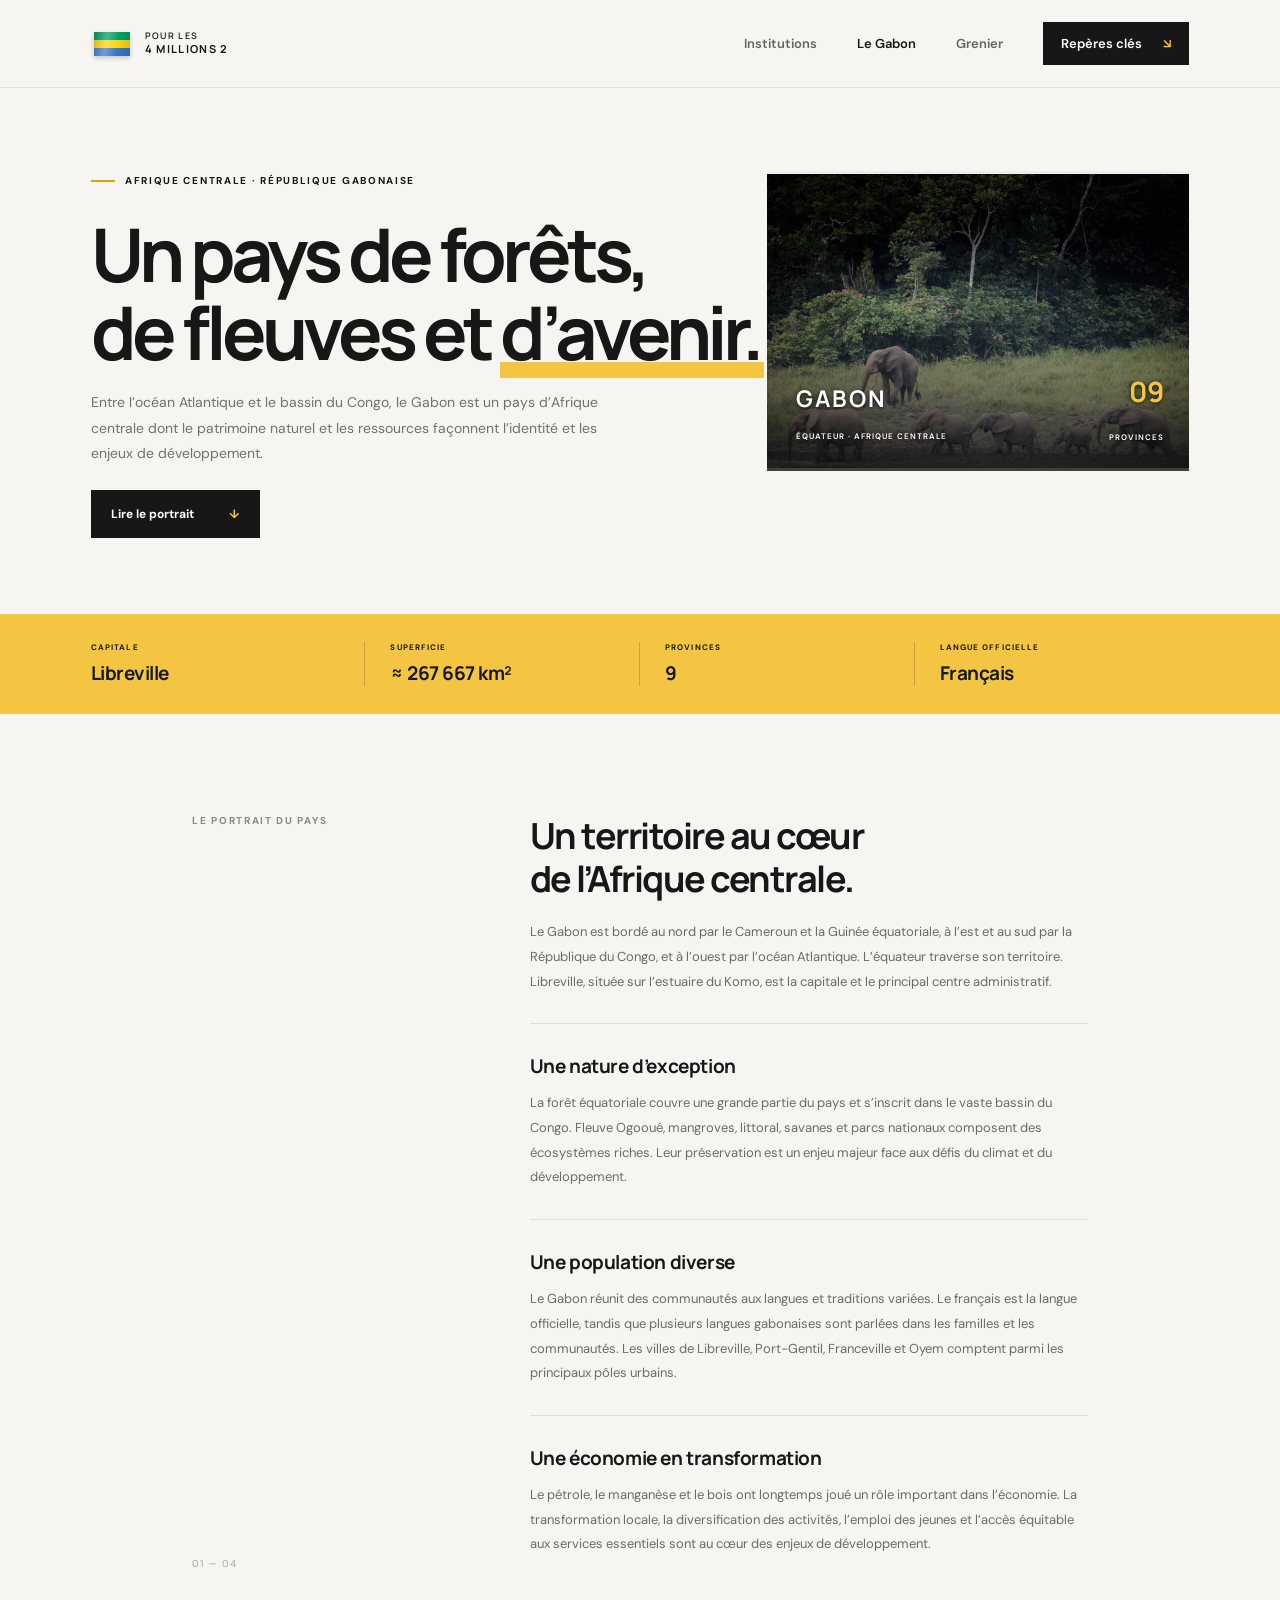
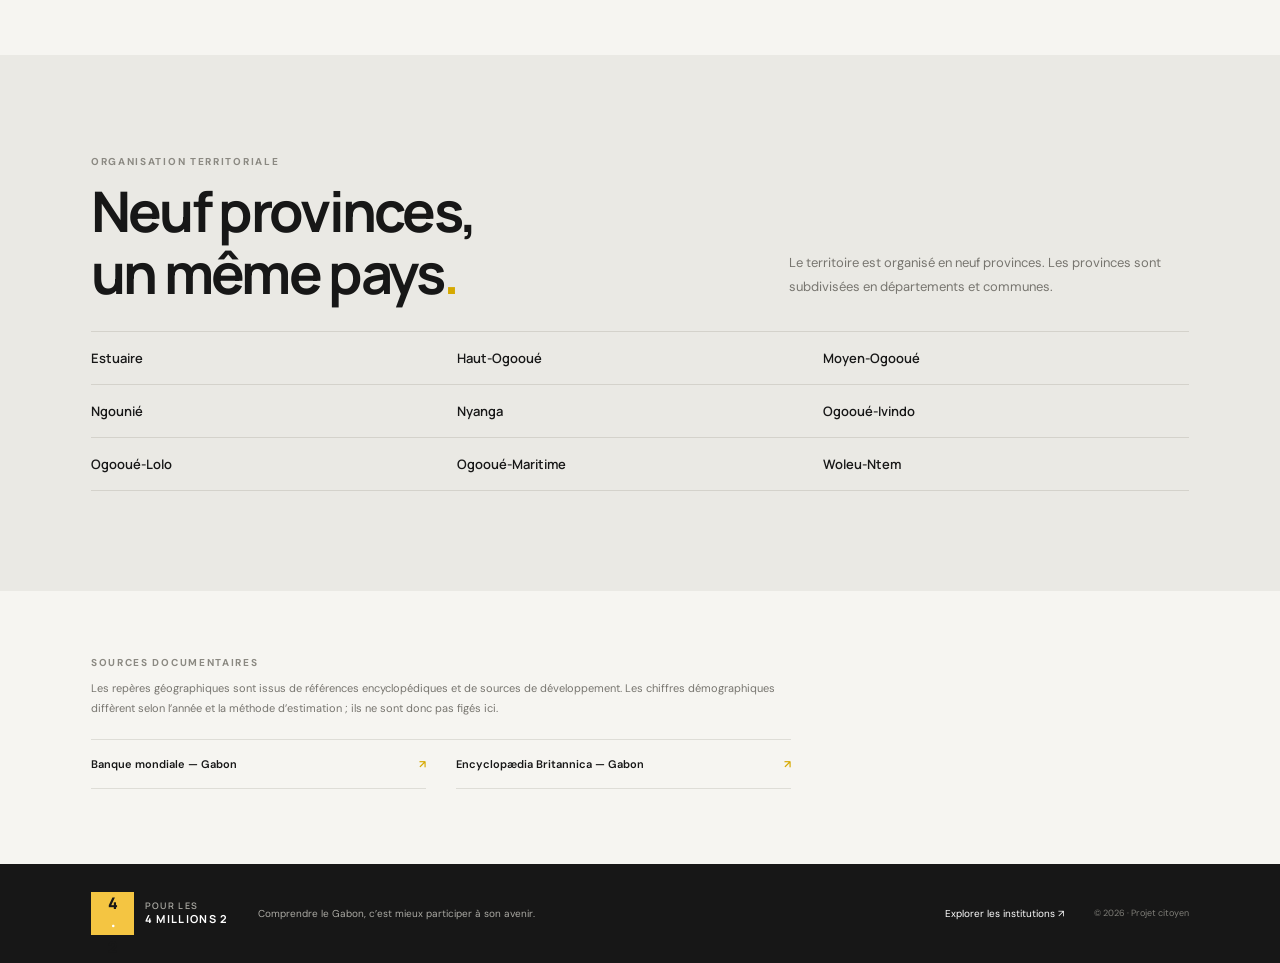
==== commit f5ed02f9: "feat: ajouter les fiches des provinces Co-authored-by: Copilot <223556219+Copilot@users.noreply.gith" ====
--- a/gabon.html
+++ b/gabon.html
@@ -83,15 +83,15 @@
           <p>Le territoire est organisé en neuf provinces. Les provinces sont subdivisées en départements et communes.</p>
         </div>
         <div class="province-list">
-          <span>Estuaire</span>
-          <span>Haut-Ogooué</span>
-          <span>Moyen-Ogooué</span>
-          <span>Ngounié</span>
-          <span>Nyanga</span>
-          <span>Ogooué-Ivindo</span>
-          <span>Ogooué-Lolo</span>
-          <span>Ogooué-Maritime</span>
-          <span>Woleu-Ntem</span>
+          <a href="estuaire.html" aria-label="Découvrir la province de l’Estuaire">Estuaire</a>
+          <a href="haut-ogooue.html" aria-label="Découvrir la province du Haut-Ogooué">Haut-Ogooué</a>
+          <a href="moyen-ogooue.html" aria-label="Découvrir la province du Moyen-Ogooué">Moyen-Ogooué</a>
+          <a href="ngounie.html" aria-label="Découvrir la province de la Ngounié">Ngounié</a>
+          <a href="nyanga.html" aria-label="Découvrir la province de la Nyanga">Nyanga</a>
+          <a href="ogooue-ivindo.html" aria-label="Découvrir la province de l’Ogooué-Ivindo">Ogooué-Ivindo</a>
+          <a href="ogooue-lolo.html" aria-label="Découvrir la province de l’Ogooué-Lolo">Ogooué-Lolo</a>
+          <a href="ogooue-maritime.html" aria-label="Découvrir la province de l’Ogooué-Maritime">Ogooué-Maritime</a>
+          <a href="woleu-ntem.html" aria-label="Découvrir la province du Woleu-Ntem">Woleu-Ntem</a>
         </div>
       </section>
 
--- a/styles.css
+++ b/styles.css
@@ -74,8 +74,43 @@
     letter-spacing: -1px
 }
 
-.brand-mark span {
-    color: #fff
+.brand-flag {
+    perspective: 90px;
+    background: transparent
+}
+
+.flag-cloth {
+    width: 36px;
+    height: 24px;
+    position: relative;
+    display: block;
+    background: linear-gradient(to bottom, #009e60 0 33.33%, #fcd116 33.33% 66.66%, #3a75c4 66.66% 100%);
+    box-shadow: 0 2px 5px rgba(0, 0, 0, .2);
+    transform-origin: left center;
+    animation: gabon-flag-wave 1.8s ease-in-out infinite alternate
+}
+
+.flag-cloth::after {
+    content: "";
+    position: absolute;
+    inset: 0;
+    background: linear-gradient(100deg, rgba(0, 0, 0, .14), rgba(255, 255, 255, .28) 35%, transparent 65%, rgba(0, 0, 0, .12))
+}
+
+@keyframes gabon-flag-wave {
+    from {
+        transform: rotateY(-16deg) skewY(-2deg)
+    }
+
+    to {
+        transform: rotateY(10deg) skewY(2deg)
+    }
+}
+
+@media(prefers-reduced-motion:reduce) {
+    .flag-cloth {
+        animation: none
+    }
 }
 
 .brand-name {
@@ -206,24 +241,14 @@
     height: 398px;
     position: relative;
     overflow: hidden;
-    background: #232321
+    background: #232321 url("accueil-elephants.png") center 58% / cover no-repeat
 }
 
 .hero-art:before {
     content: "";
     position: absolute;
     inset: 0;
-    background: repeating-linear-gradient(130deg, transparent 0 29px, rgba(255, 255, 255, .035) 30px 31px)
-}
-
-.art-sun {
-    position: absolute;
-    width: 213px;
-    height: 213px;
-    border-radius: 50%;
-    background: var(--yellow);
-    top: 57px;
-    right: 67px
+    background: linear-gradient(180deg, rgba(20, 20, 18, .14) 0%, rgba(20, 20, 18, .08) 35%, rgba(20, 20, 18, .82) 100%)
 }
 
 .art-line {
@@ -255,13 +280,6 @@
     font-size: 10px;
     letter-spacing: 3px;
     color: var(--yellow)
-}
-
-.art-label strong {
-    display: block;
-    font: 700 34px/1.15 var(--font-display);
-    letter-spacing: -1.3px;
-    margin: 12px 0 21px
 }
 
 .art-label .art-coordinates {
@@ -624,6 +642,10 @@
     color: var(--ink)
 }
 
+.brand-footer .brand-mark > span {
+    color: #fff
+}
+
 .brand-footer .brand-name {
     color: #aaa9a3
 }
@@ -675,41 +697,17 @@
     top: 83px;
     width: 33%;
     height: 300px;
-    background: #222320;
+    background-image: url("gabon-elephants.png");
+    background-position: center 65%;
+    background-size: cover;
     overflow: hidden
 }
 
 .country-graphic:before {
     content: "";
     position: absolute;
-    width: 400px;
-    height: 400px;
-    border: 1px solid rgba(255, 255, 255, .15);
-    border-radius: 50%;
-    top: -51px;
-    right: -74px;
-    box-shadow: 0 0 0 27px rgba(255, 255, 255, .03), 0 0 0 55px rgba(255, 255, 255, .025)
-}
-
-.graphic-sun {
-    position: absolute;
-    right: 57px;
-    top: 38px;
-    width: 90px;
-    height: 90px;
-    border-radius: 50%;
-    background: var(--yellow)
-}
-
-.graphic-river {
-    position: absolute;
-    left: -30px;
-    bottom: 45px;
-    width: 130%;
-    height: 82px;
-    border-top: 2px solid var(--yellow);
-    border-radius: 50%;
-    transform: rotate(-18deg)
+    inset: 0;
+    background: linear-gradient(180deg, rgba(20, 20, 18, .08) 25%, rgba(20, 20, 18, .82) 100%)
 }
 
 .graphic-label {
@@ -718,13 +716,15 @@
     bottom: 25px;
     font: 700 23px var(--font-display);
     color: #fff;
-    letter-spacing: 2px
+    letter-spacing: 2px;
+    text-shadow: 0 1px 4px rgba(0, 0, 0, .8)
 }
 
 .graphic-label small,.graphic-number small {
     font: 600 8px var(--font-body);
     letter-spacing: 1px;
-    color: #bdbbb2
+    color: #fff;
+    text-shadow: 0 1px 4px rgba(0, 0, 0, .9)
 }
 
 .graphic-number {
@@ -733,7 +733,8 @@
     bottom: 23px;
     text-align: right;
     font: 700 28px var(--font-display);
-    color: var(--yellow)
+    color: var(--yellow);
+    text-shadow: 0 1px 4px rgba(0, 0, 0, .8)
 }
 
 /* Chiffres et informations synthétiques sur le pays. */
@@ -830,7 +831,7 @@
     border-top: 1px solid #d4d2cb
 }
 
-.province-list span {
+.province-list span,.province-list a {
     padding: 17px 0;
     border-bottom: 1px solid #d4d2cb;
     font: 600 13px var(--font-display)
@@ -866,6 +867,93 @@
     }
 
     .hero-art {
+.province-list a {
+    display: flex;
+    justify-content: space-between;
+    align-items: center
+}
+
+.province-list a::after {
+    content: "↗";
+    color: var(--yellow-dark);
+    opacity: 0;
+    transition: opacity .2s
+}
+
+.province-list a:hover::after,.province-list a:focus-visible::after {
+    opacity: 1
+}
+
+.province-list a:focus-visible {
+    outline: 2px solid var(--yellow-dark);
+    outline-offset: 3px
+}
+
+.province-story {
+    padding: 90px 15%
+}
+
+.province-content {
+    display: grid;
+    grid-template-columns: 2fr 1fr;
+    gap: 8%
+}
+
+.province-article h3 {
+    font: 700 20px var(--font-display);
+    margin: 30px 0 12px
+}
+
+.province-article h3:first-child {
+    margin-top: 0
+}
+
+.province-article p,.province-aside p {
+    color: #6d6b65;
+    font-size: 13px;
+    line-height: 1.9
+}
+
+.department-list {
+    margin: 22px 0 30px;
+    padding: 0;
+    list-style: none;
+    border-top: 1px solid var(--line)
+}
+
+.department-list li {
+    display: flex;
+    justify-content: space-between;
+    gap: 18px;
+    padding: 14px 0;
+    border-bottom: 1px solid var(--line);
+    font-size: 12px
+}
+
+.department-list li span {
+    color: #77756f;
+    text-align: right
+}
+
+.province-aside {
+    align-self: start;
+    padding: 24px;
+    background: #eae9e4
+}
+
+.province-aside .eyebrow {
+    color: #8b8982;
+    font-size: 10px;
+    font-weight: 700;
+    letter-spacing: 1.7px;
+    text-transform: uppercase
+}
+
+.province-aside .text-link {
+    display: inline-block;
+    margin-top: 10px
+}
+
         height: 350px
     }
 
@@ -962,20 +1050,9 @@
         height: 310px
     }
 
-    .art-sun {
-        width: 160px;
-        height: 160px;
-        right: 40px;
-        top: 50px
-    }
-
     .art-label {
         left: 27px;
         bottom: 29px
-    }
-
-    .art-label strong {
-        font-size: 28px
     }
 
     .stats-strip {
@@ -1156,20 +1233,41 @@
 }
 
 /* Ajustements complémentaires pour les écrans très étroits. */
+@media(max-width:480px) {
+    .main-nav .nav-cta {
+        font-size: 0;
+        padding: 10px
+    }
+
+    .main-nav .nav-cta span {
+    .province-story {
+        padding: 65px 7%
+    }
+
+    .province-content {
+        grid-template-columns: 1fr;
+        gap: 28px
+    }
+
+    .department-list li {
+        flex-direction: column;
+        gap: 4px
+    }
+
+    .department-list li span {
+        text-align: left
+    }
+
+        font-size: 13px;
+        margin: 0
+    }
+}
+
 @media(max-width:390px) {
     .main-nav {
         gap: 9px
     }
 
-    .main-nav .nav-cta {
-        font-size: 0
-    }
-
-    .main-nav .nav-cta span {
-        font-size: 13px;
-        margin: 0
-    }
-
     .hero h1,.country-hero h1 {
         font-size: 47px
     }
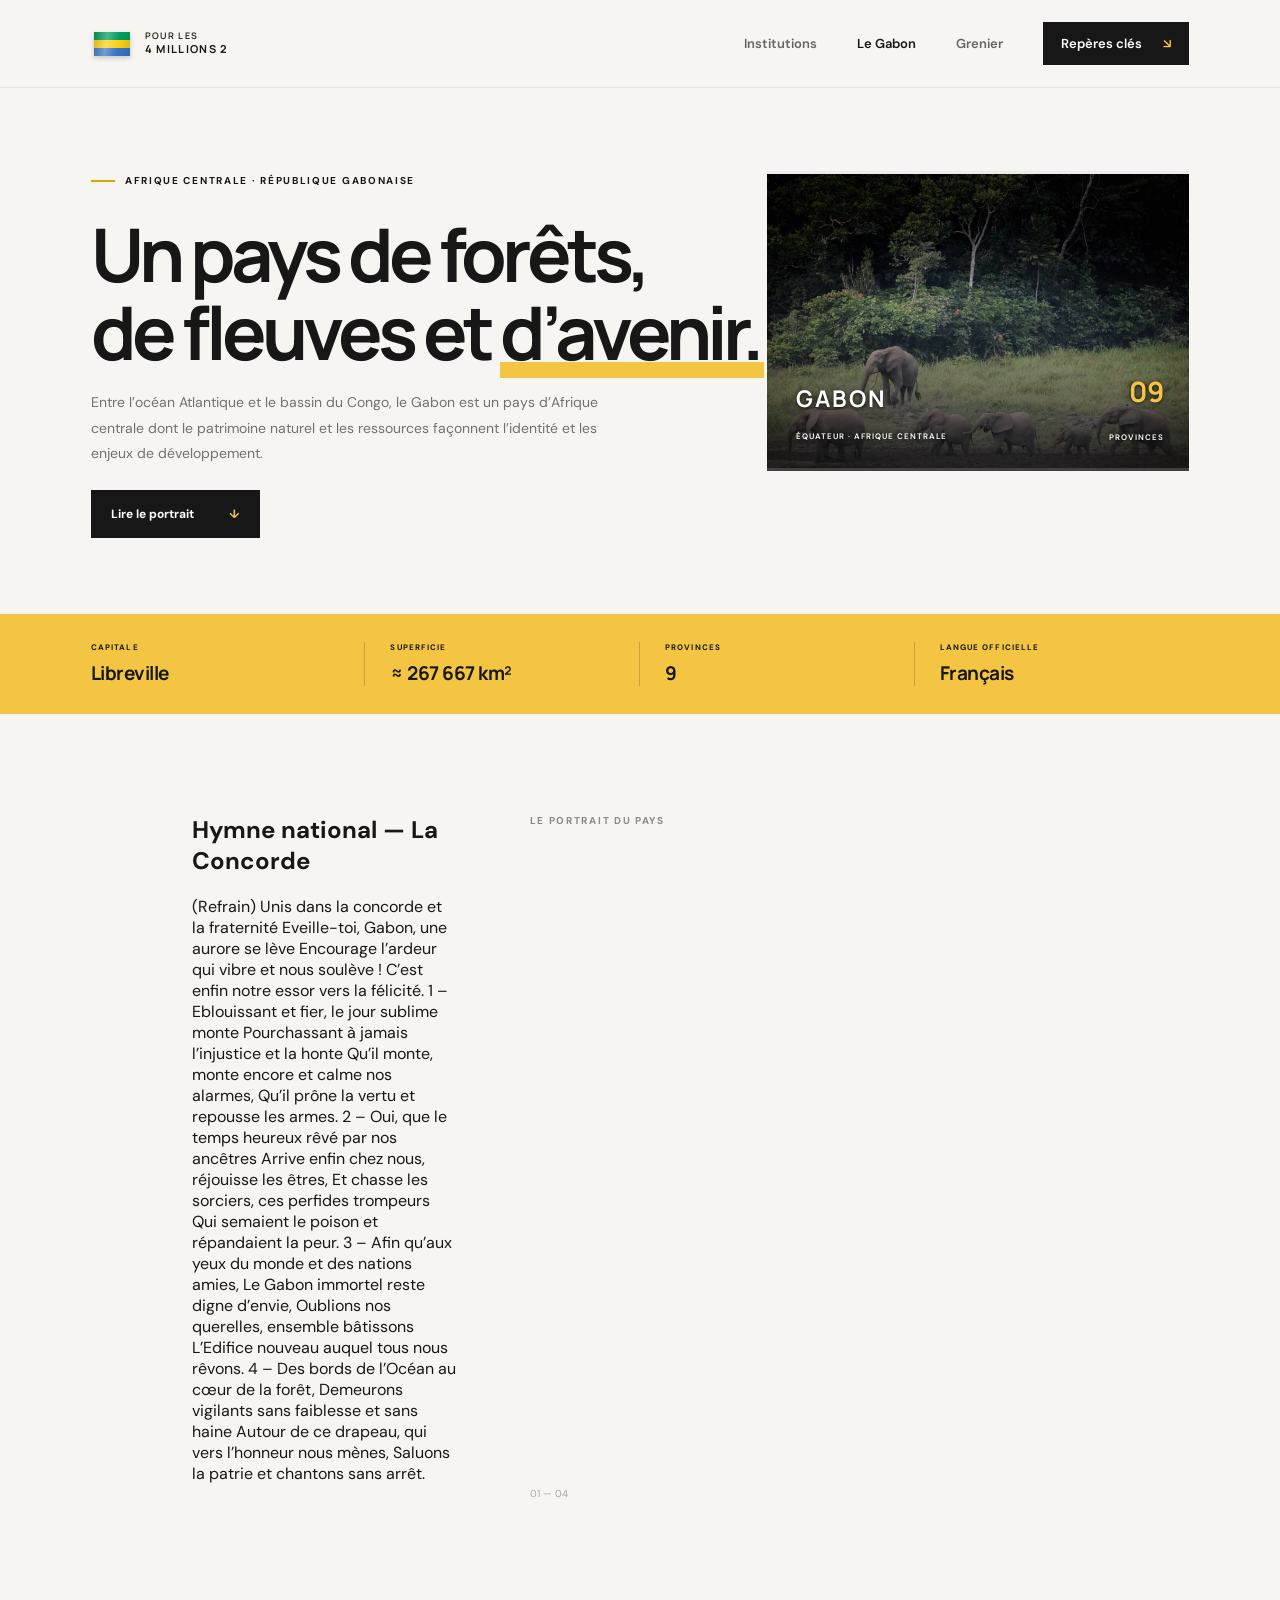
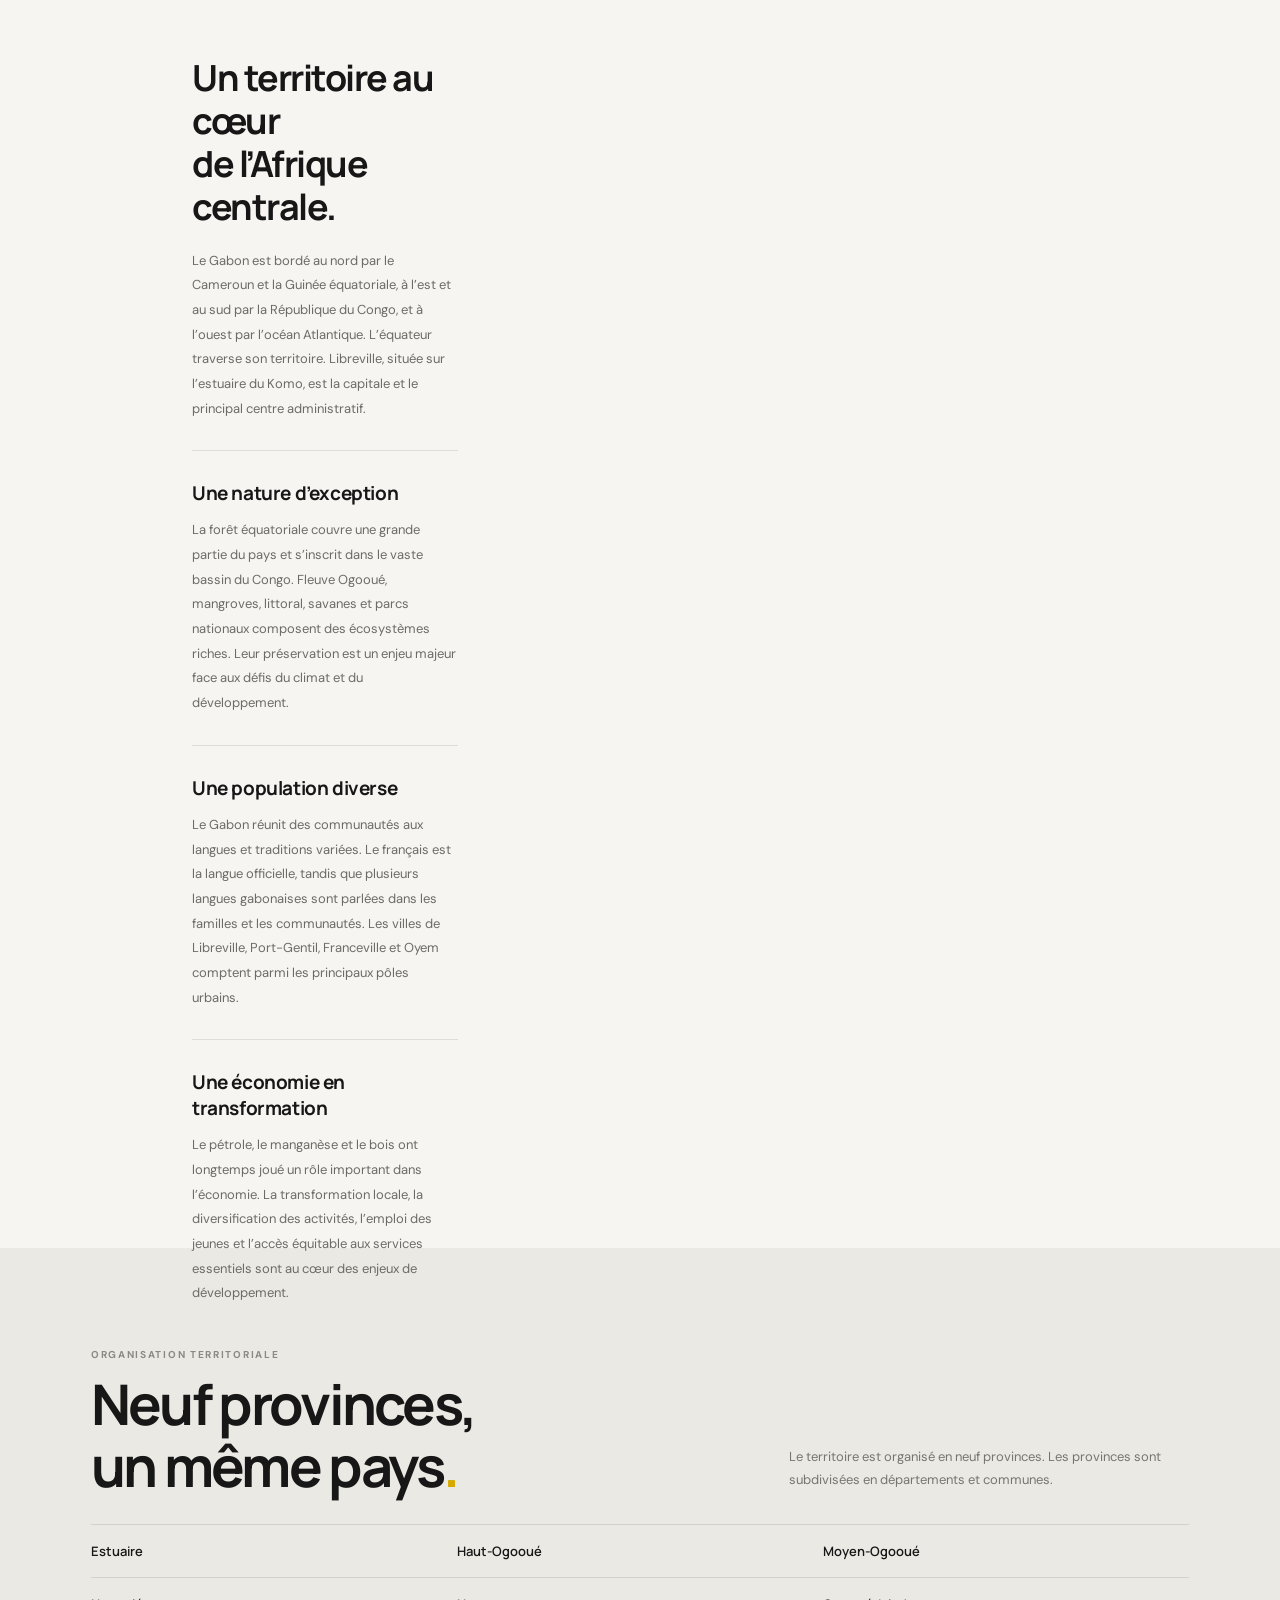
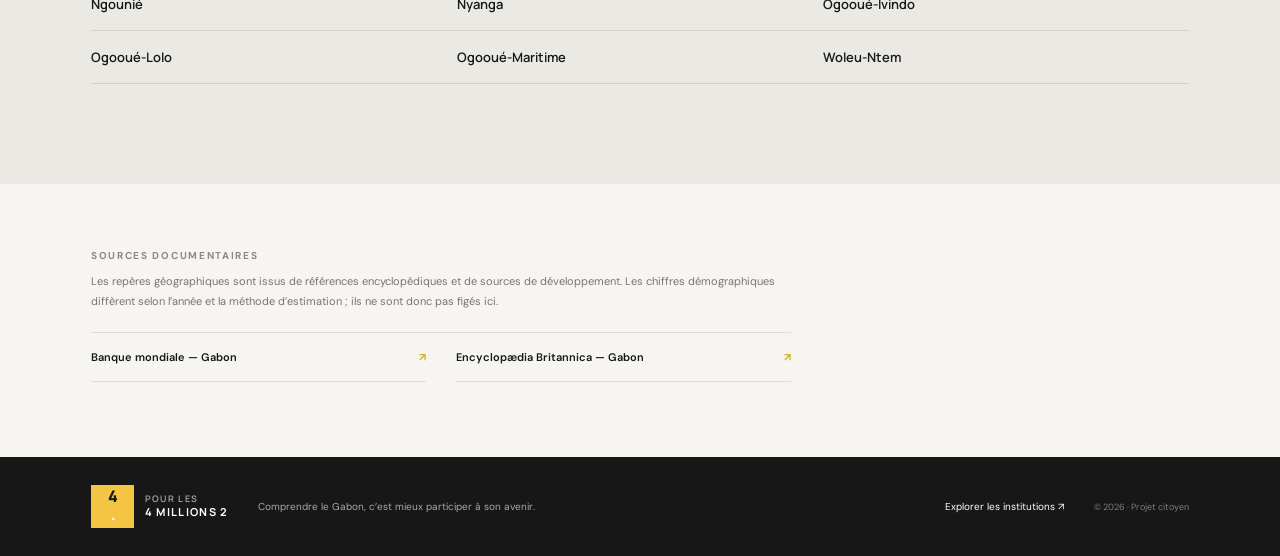
==== commit 2b64d362: "feat: afficher les paroles de La Concorde Co-authored-by: Copilot <223556219+Copilot@users.noreply.g" ====
--- a/gabon.html
+++ b/gabon.html
@@ -54,6 +54,33 @@
 
       <!-- Portrait du pays : géographie, nature, population et économie. -->
       <section class="country-story" id="portrait">
+        <div class="anthem-block">
+          <h2>Hymne national — La Concorde</h2>
+          <p>(Refrain) Unis dans la concorde et la fraternité
+Eveille-toi, Gabon, une aurore se lève
+Encourage l’ardeur qui vibre et nous soulève !
+C’est enfin notre essor vers la félicité.
+
+1 – Eblouissant et fier, le jour sublime monte
+Pourchassant à jamais l’injustice et la honte
+Qu’il monte, monte encore et calme nos alarmes,
+Qu’il prône la vertu et repousse les armes.
+
+2 – Oui, que le temps heureux rêvé par nos ancêtres
+Arrive enfin chez nous, réjouisse les êtres,
+Et chasse les sorciers, ces perfides trompeurs
+Qui semaient le poison et répandaient la peur.
+
+3 – Afin qu’aux yeux du monde et des nations amies,
+Le Gabon immortel reste digne d’envie,
+Oublions nos querelles, ensemble bâtissons
+L’Edifice nouveau auquel tous nous rêvons.
+
+4 – Des bords de l’Océan au cœur de la forêt,
+Demeurons vigilants sans faiblesse et sans haine
+Autour de ce drapeau, qui vers l’honneur nous mènes,
+Saluons la patrie et chantons sans arrêt.</p>
+        </div>
         <div class="story-aside">
           <p class="eyebrow">Le portrait du pays</p>
           <span>01 — 04</span>
--- a/styles.css
+++ b/styles.css
@@ -790,6 +790,26 @@
     font-size: 10px;
     color: #aaa79f;
     letter-spacing: 1px
+.anthem-block {
+    grid-column: 1 / -1;
+    padding: 28px 32px;
+    background: #eae9e4
+}
+
+.anthem-block h2 {
+    font: 700 24px/1.25 var(--font-display);
+    letter-spacing: -.8px;
+    margin-bottom: 16px
+}
+
+.anthem-block p {
+    margin: 0;
+    color: #56544f;
+    font-size: 13px;
+    line-height: 1.8;
+    white-space: pre-line
+}
+
 }
 
 .country-story article h2 {
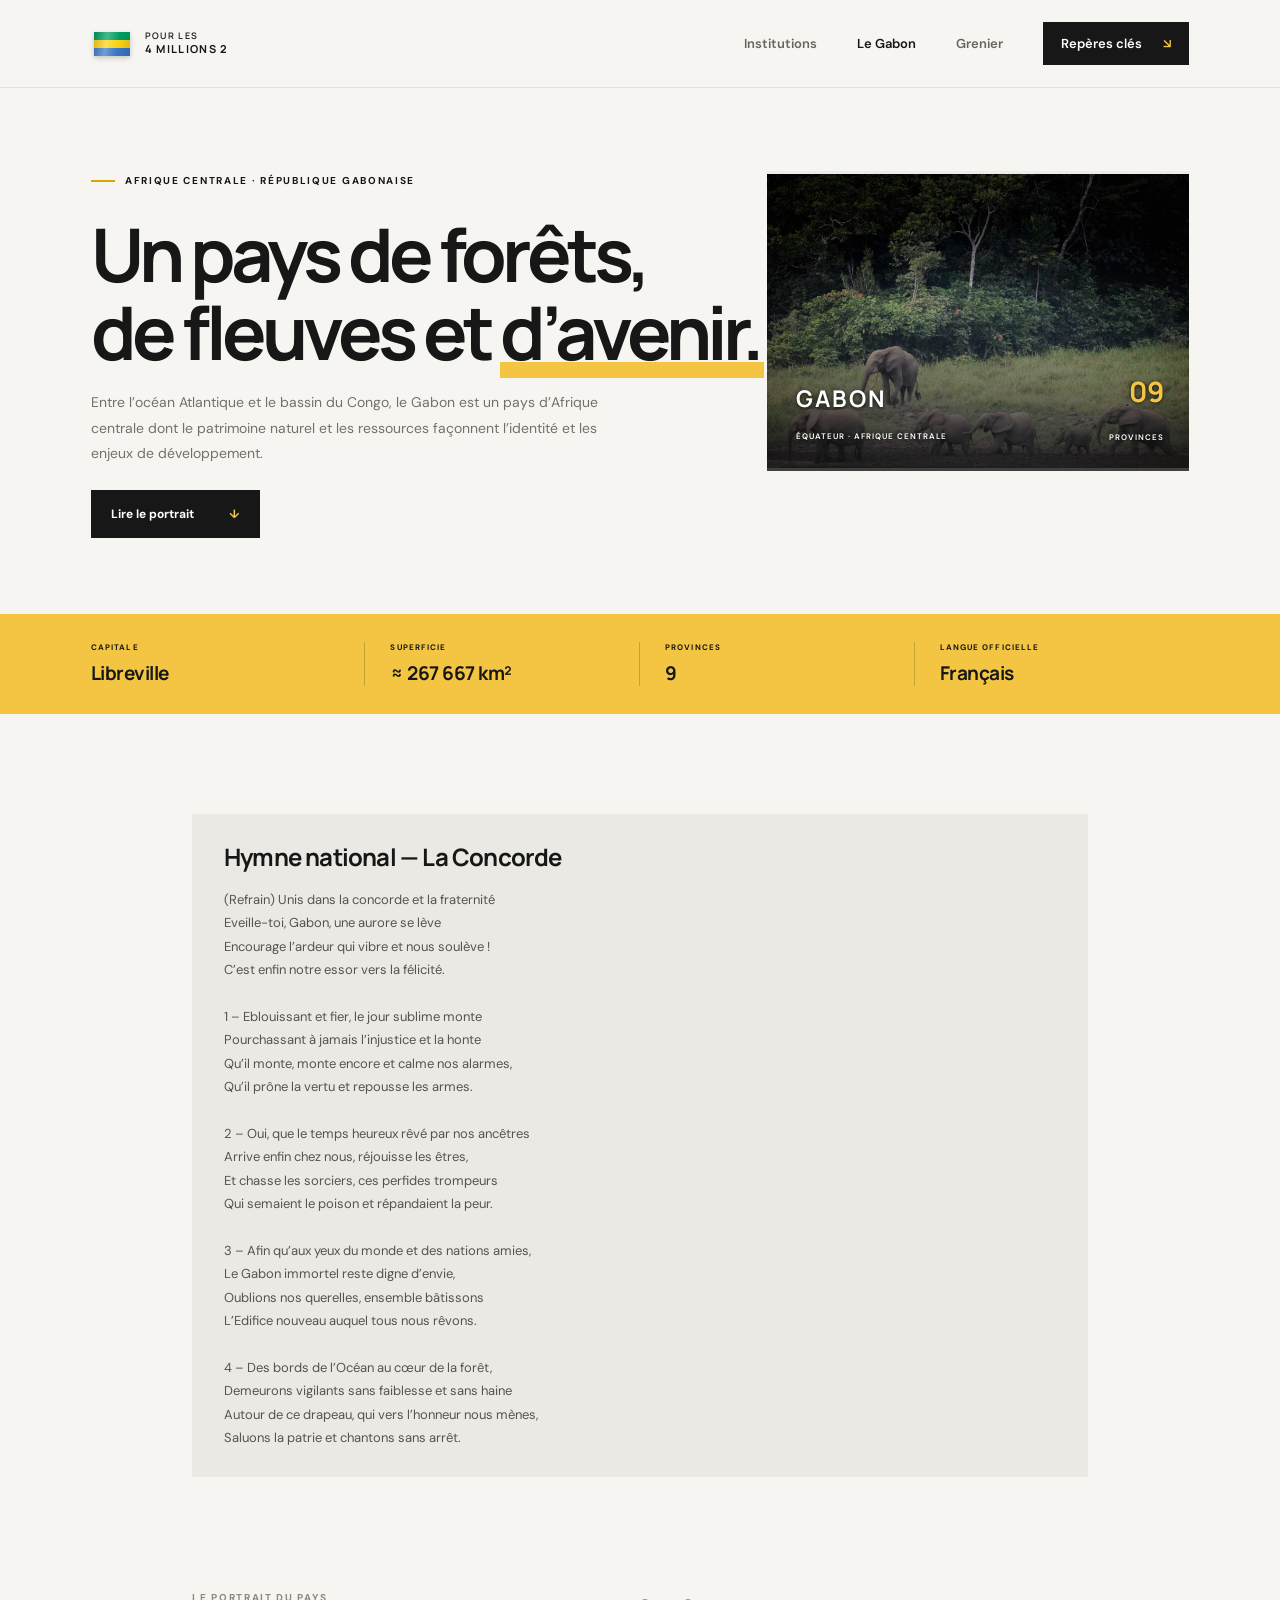
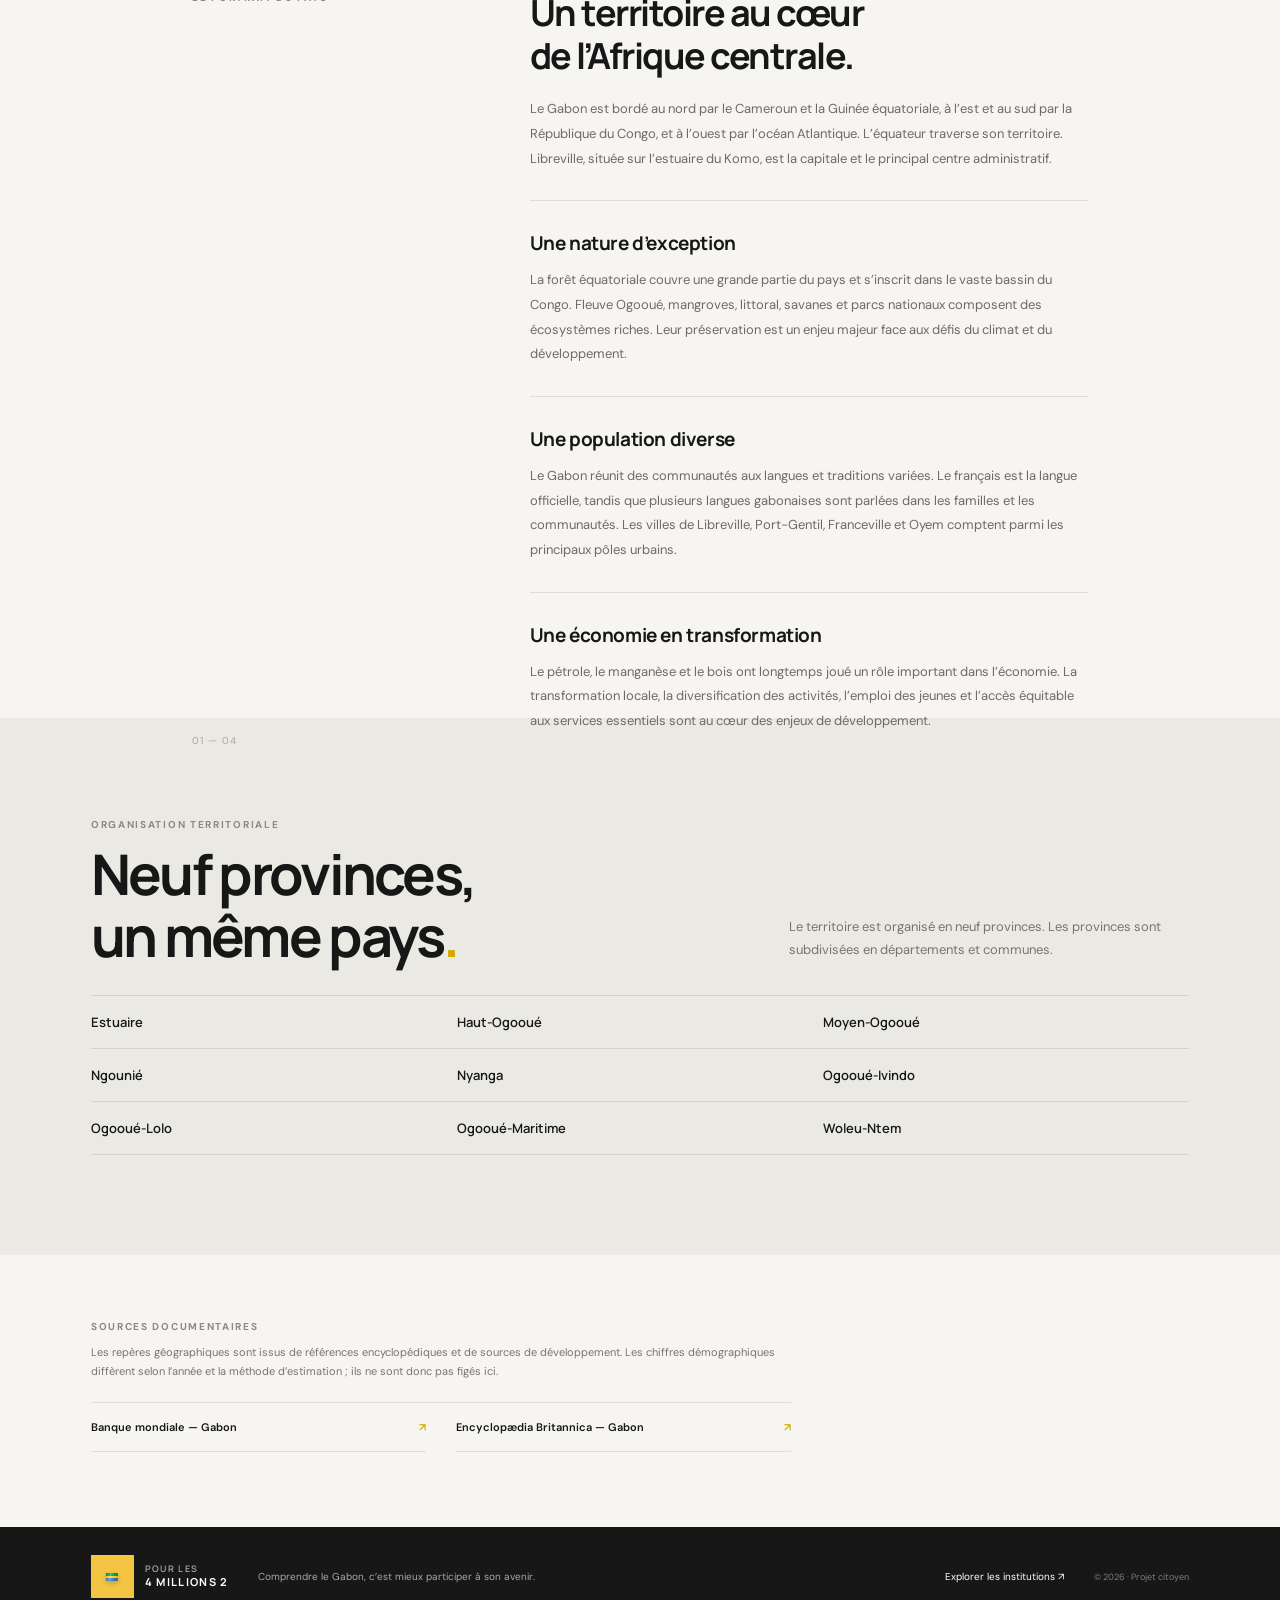
==== commit a4dca2a3: "feat: afficher le drapeau gabonais dans les pieds de page Co-authored-by: Copilot <223556219+Copilot" ====
--- a/gabon.html
+++ b/gabon.html
@@ -136,7 +136,7 @@
     <!-- Pied de page commun aux pages du site. -->
     <footer class="site-footer">
       <a class="brand brand-footer" href="index.html">
-        <span class="brand-mark">4<span>·</span>2</span>
+        <span class="brand-mark"><span class="flag-cloth" role="img" aria-label="Drapeau du Gabon"></span></span>
         <span class="brand-name">POUR LES<br><strong>4 MILLIONS 2</strong></span>
       </a>
       <p>Comprendre le Gabon, c’est mieux participer à son avenir.</p>
--- a/styles.css
+++ b/styles.css
@@ -638,8 +638,18 @@
 }
 
 .brand-footer .brand-mark {
+    display: inline-flex;
+    align-items: center;
+    justify-content: center;
+    gap: 2px;
     background: var(--yellow);
     color: var(--ink)
+}
+
+.brand-footer .brand-mark .flag-cloth {
+    display: inline-block;
+    width: 12px;
+    height: 8px
 }
 
 .brand-footer .brand-mark > span {
@@ -780,16 +790,6 @@
     padding: 100px 15% 85px
 }
 
-.story-aside {
-    display: flex;
-    flex-direction: column;
-    justify-content: space-between
-}
-
-.story-aside span {
-    font-size: 10px;
-    color: #aaa79f;
-    letter-spacing: 1px
 .anthem-block {
     grid-column: 1 / -1;
     padding: 28px 32px;
@@ -810,6 +810,16 @@
     white-space: pre-line
 }
 
+.story-aside {
+    display: flex;
+    flex-direction: column;
+    justify-content: space-between
+}
+
+.story-aside span {
+    font-size: 10px;
+    color: #aaa79f;
+    letter-spacing: 1px
 }
 
 .country-story article h2 {
@@ -855,6 +865,93 @@
     padding: 17px 0;
     border-bottom: 1px solid #d4d2cb;
     font: 600 13px var(--font-display)
+}
+
+.province-list a {
+    display: flex;
+    justify-content: space-between;
+    align-items: center
+}
+
+.province-list a::after {
+    content: "↗";
+    color: var(--yellow-dark);
+    opacity: 0;
+    transition: opacity .2s
+}
+
+.province-list a:hover::after,.province-list a:focus-visible::after {
+    opacity: 1
+}
+
+.province-list a:focus-visible {
+    outline: 2px solid var(--yellow-dark);
+    outline-offset: 3px
+}
+
+.province-story {
+    padding: 90px 15%
+}
+
+.province-content {
+    display: grid;
+    grid-template-columns: 2fr 1fr;
+    gap: 8%
+}
+
+.province-article h3 {
+    font: 700 20px var(--font-display);
+    margin: 30px 0 12px
+}
+
+.province-article h3:first-child {
+    margin-top: 0
+}
+
+.province-article p,.province-aside p {
+    color: #6d6b65;
+    font-size: 13px;
+    line-height: 1.9
+}
+
+.department-list {
+    margin: 22px 0 30px;
+    padding: 0;
+    list-style: none;
+    border-top: 1px solid var(--line)
+}
+
+.department-list li {
+    display: flex;
+    justify-content: space-between;
+    gap: 18px;
+    padding: 14px 0;
+    border-bottom: 1px solid var(--line);
+    font-size: 12px
+}
+
+.department-list li span {
+    color: #77756f;
+    text-align: right
+}
+
+.province-aside {
+    align-self: start;
+    padding: 24px;
+    background: #eae9e4
+}
+
+.province-aside .eyebrow {
+    color: #8b8982;
+    font-size: 10px;
+    font-weight: 700;
+    letter-spacing: 1.7px;
+    text-transform: uppercase
+}
+
+.province-aside .text-link {
+    display: inline-block;
+    margin-top: 10px
 }
 
 .country-source {
@@ -887,93 +984,6 @@
     }
 
     .hero-art {
-.province-list a {
-    display: flex;
-    justify-content: space-between;
-    align-items: center
-}
-
-.province-list a::after {
-    content: "↗";
-    color: var(--yellow-dark);
-    opacity: 0;
-    transition: opacity .2s
-}
-
-.province-list a:hover::after,.province-list a:focus-visible::after {
-    opacity: 1
-}
-
-.province-list a:focus-visible {
-    outline: 2px solid var(--yellow-dark);
-    outline-offset: 3px
-}
-
-.province-story {
-    padding: 90px 15%
-}
-
-.province-content {
-    display: grid;
-    grid-template-columns: 2fr 1fr;
-    gap: 8%
-}
-
-.province-article h3 {
-    font: 700 20px var(--font-display);
-    margin: 30px 0 12px
-}
-
-.province-article h3:first-child {
-    margin-top: 0
-}
-
-.province-article p,.province-aside p {
-    color: #6d6b65;
-    font-size: 13px;
-    line-height: 1.9
-}
-
-.department-list {
-    margin: 22px 0 30px;
-    padding: 0;
-    list-style: none;
-    border-top: 1px solid var(--line)
-}
-
-.department-list li {
-    display: flex;
-    justify-content: space-between;
-    gap: 18px;
-    padding: 14px 0;
-    border-bottom: 1px solid var(--line);
-    font-size: 12px
-}
-
-.department-list li span {
-    color: #77756f;
-    text-align: right
-}
-
-.province-aside {
-    align-self: start;
-    padding: 24px;
-    background: #eae9e4
-}
-
-.province-aside .eyebrow {
-    color: #8b8982;
-    font-size: 10px;
-    font-weight: 700;
-    letter-spacing: 1.7px;
-    text-transform: uppercase
-}
-
-.province-aside .text-link {
-    display: inline-block;
-    margin-top: 10px
-}
-
         height: 350px
     }
 
@@ -1230,6 +1240,24 @@
         padding: 65px 7%
     }
 
+    .province-story {
+        padding: 65px 7%
+    }
+
+    .province-content {
+        grid-template-columns: 1fr;
+        gap: 28px
+    }
+
+    .department-list li {
+        flex-direction: column;
+        gap: 4px
+    }
+
+    .department-list li span {
+        text-align: left
+    }
+
     .story-aside {
         flex-direction: row
     }
@@ -1260,24 +1288,6 @@
     }
 
     .main-nav .nav-cta span {
-    .province-story {
-        padding: 65px 7%
-    }
-
-    .province-content {
-        grid-template-columns: 1fr;
-        gap: 28px
-    }
-
-    .department-list li {
-        flex-direction: column;
-        gap: 4px
-    }
-
-    .department-list li span {
-        text-align: left
-    }
-
         font-size: 13px;
         margin: 0
     }
